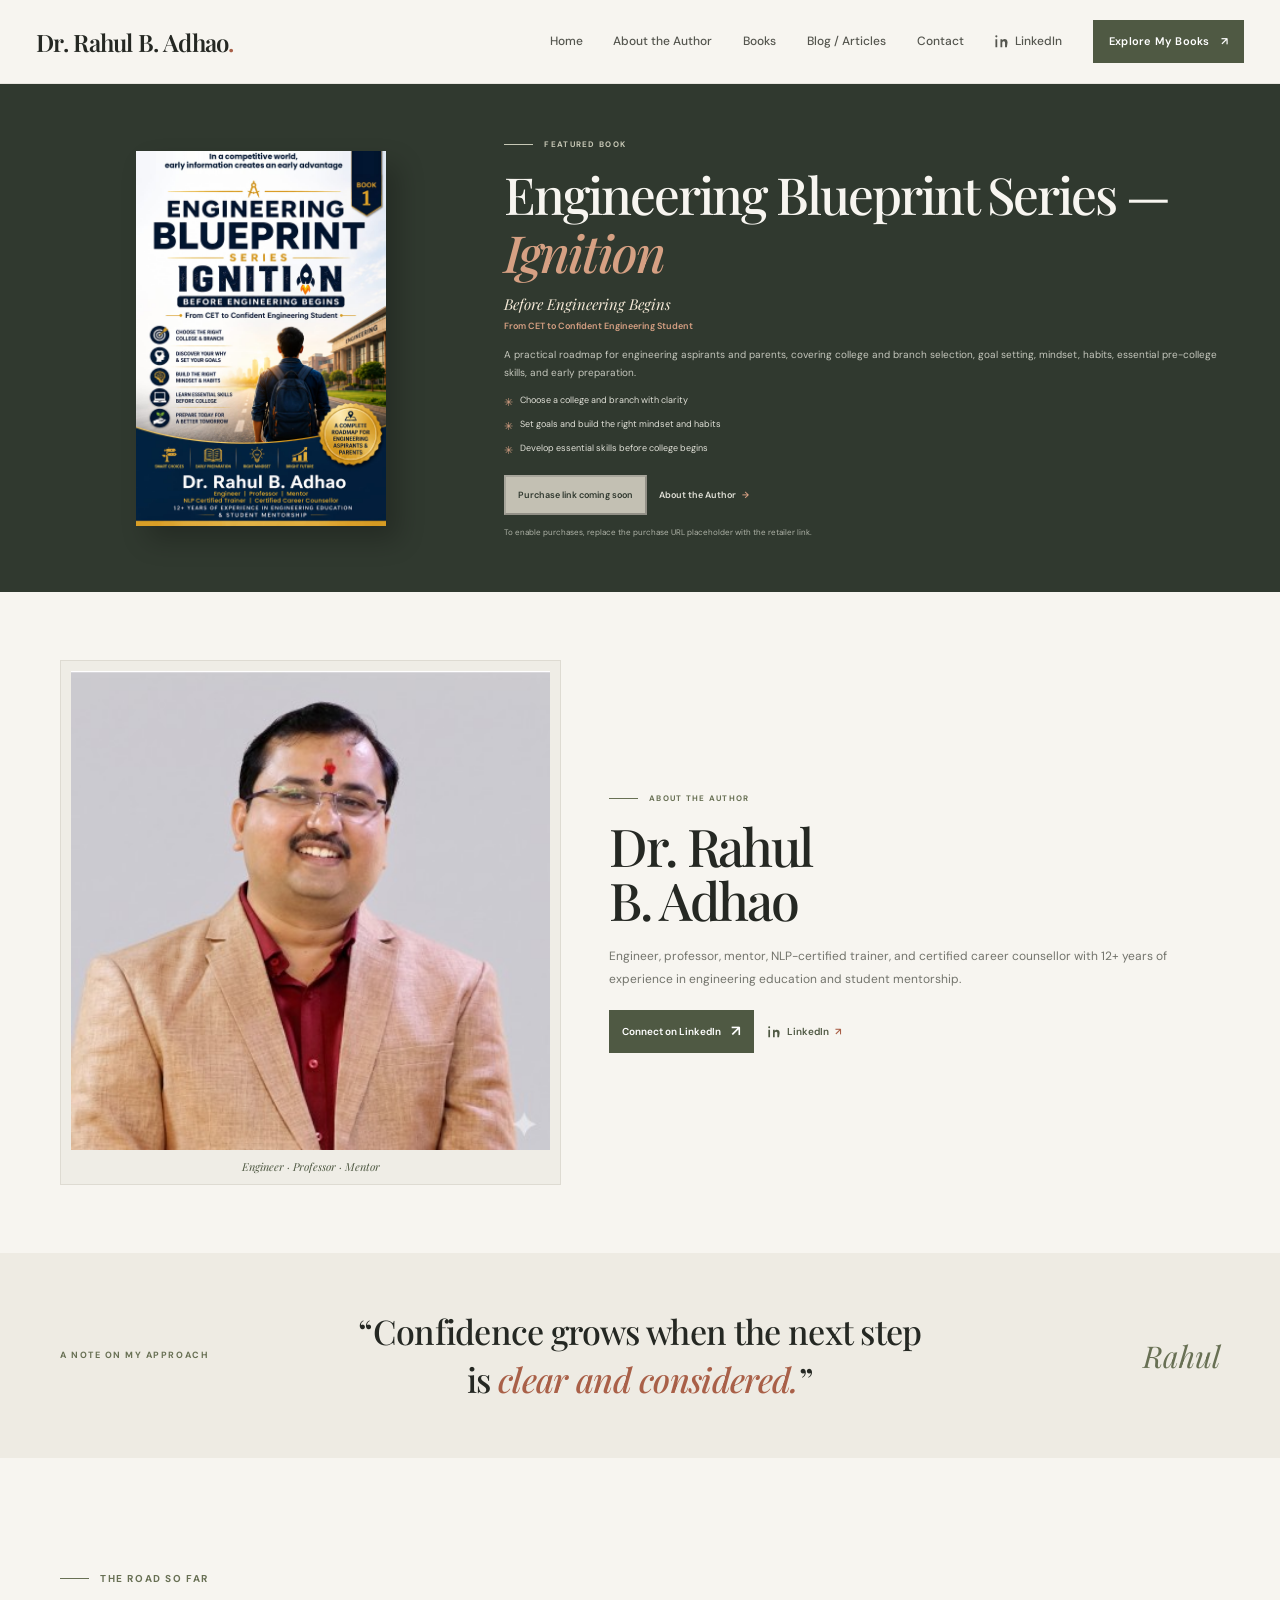
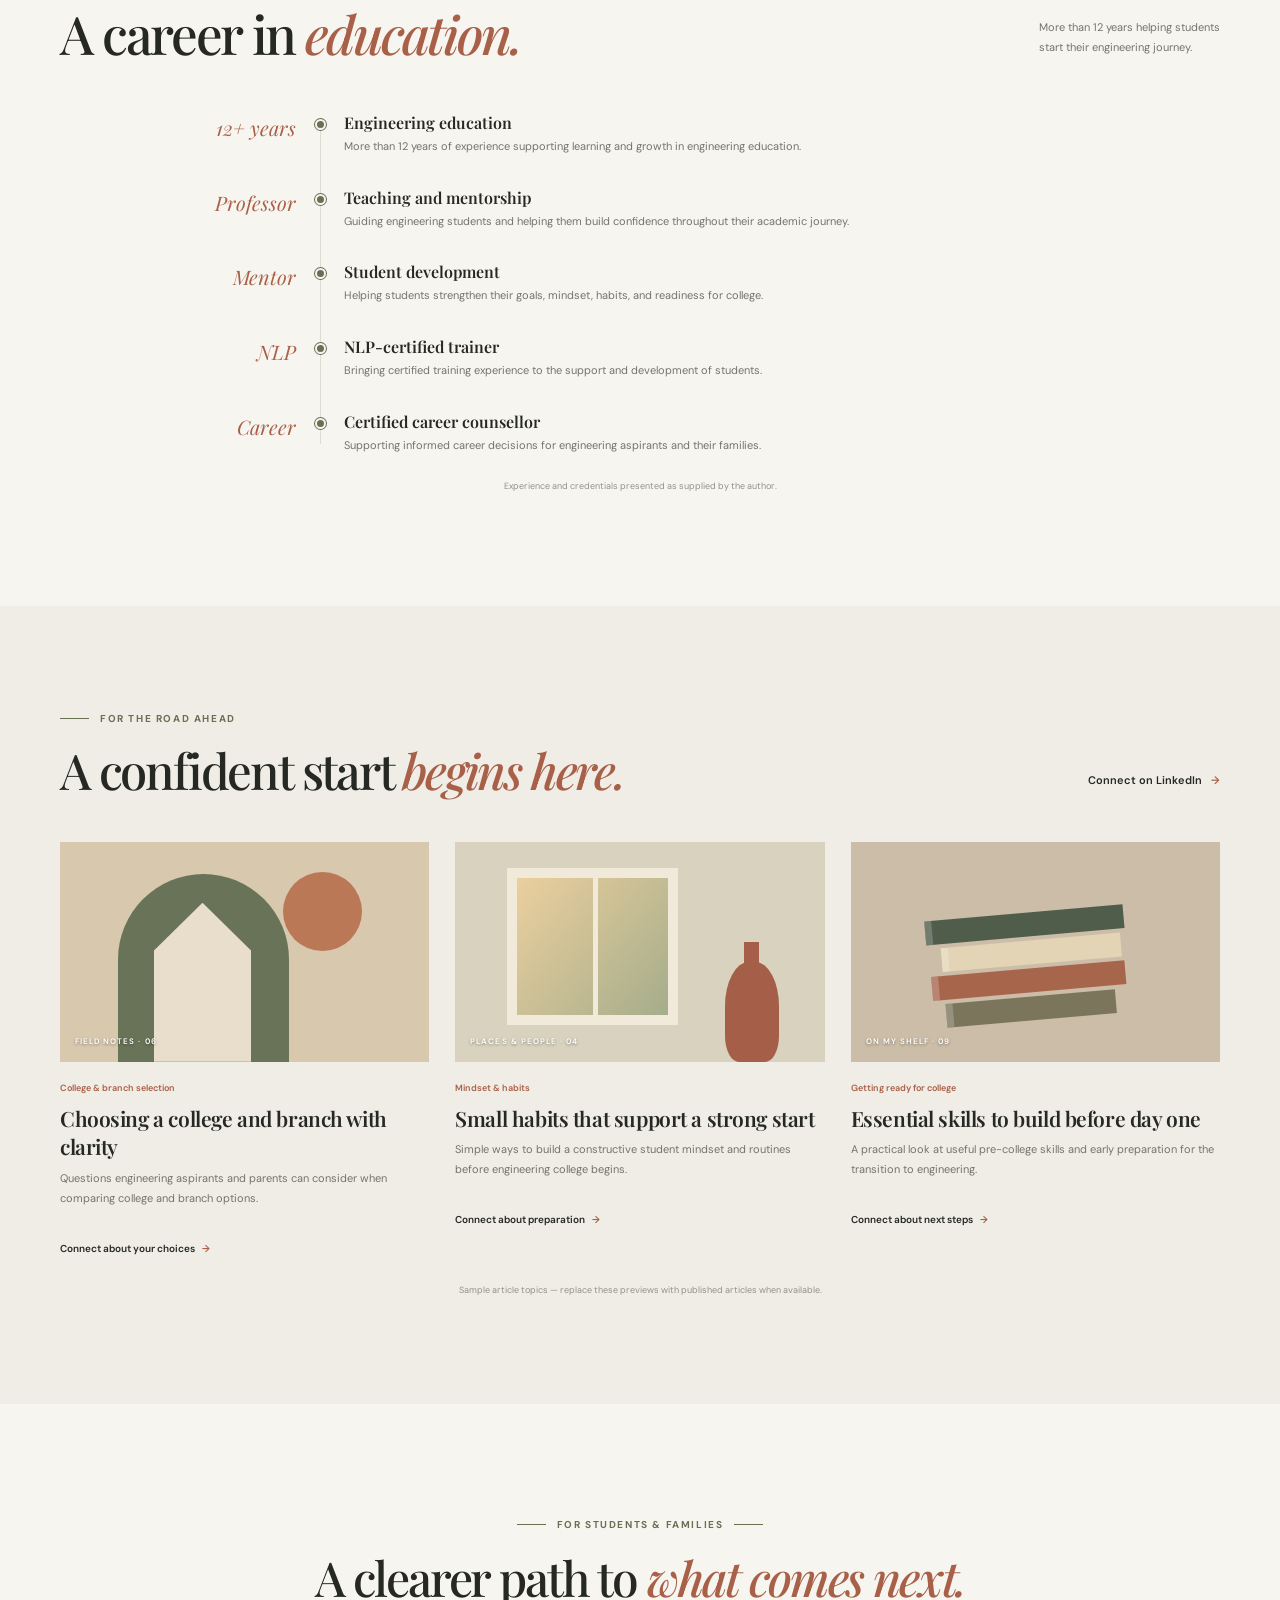
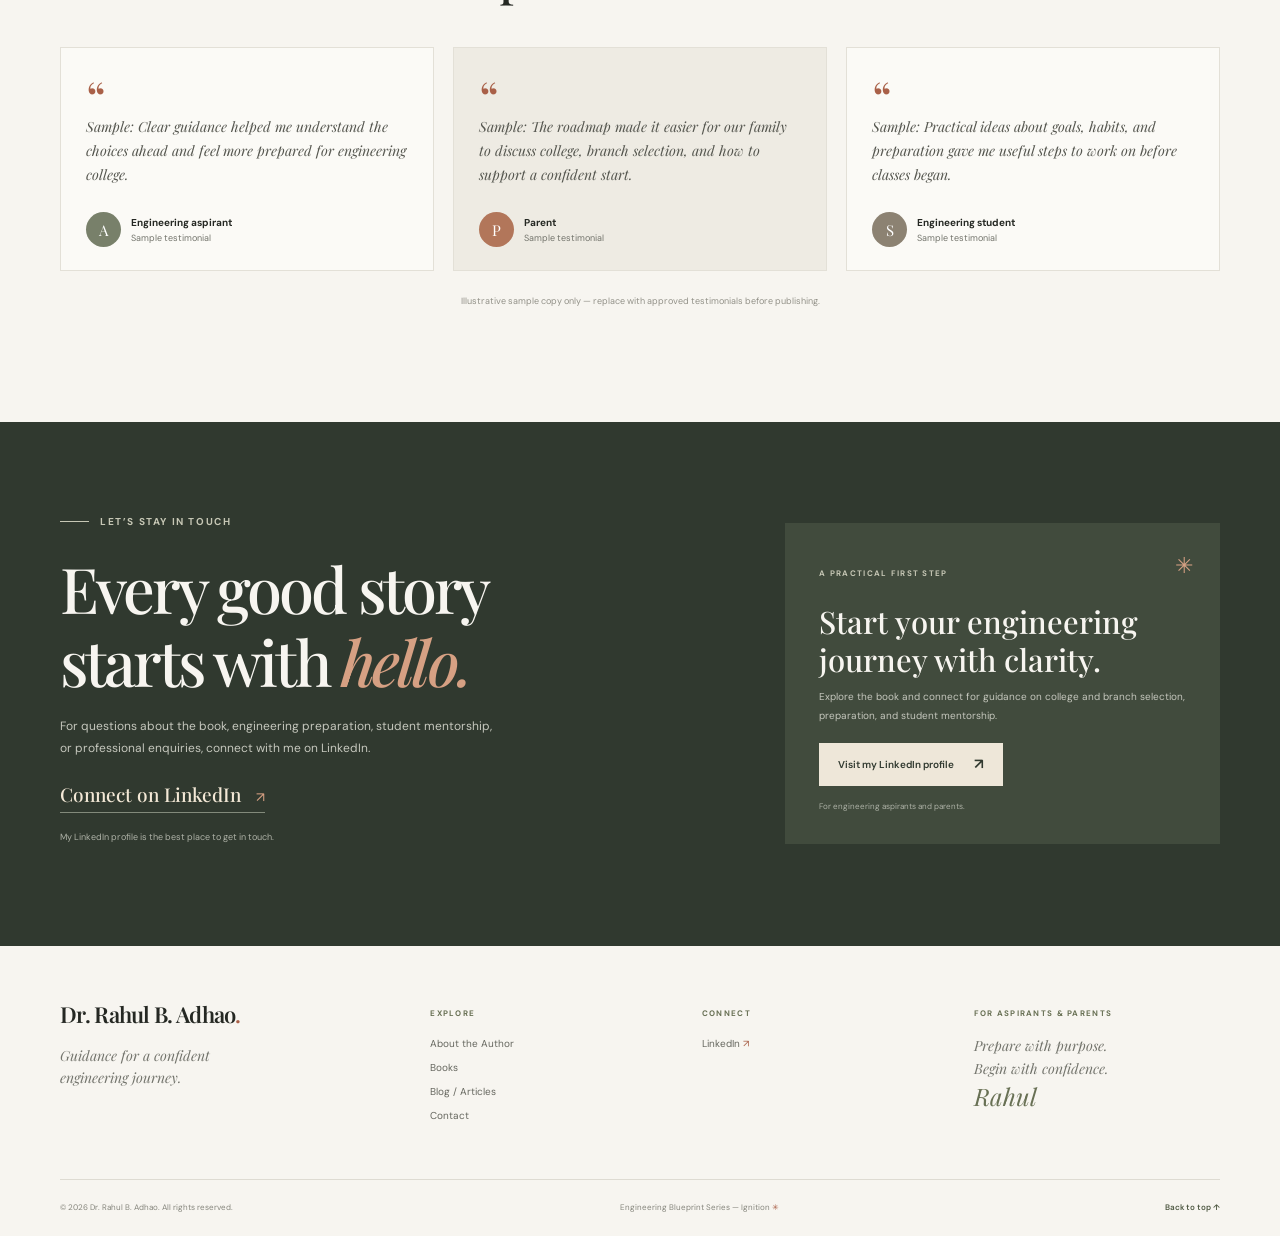
==== index.html @ 6e8bdf59 "Add Engineering Ignition author website" ====
<!doctype html>
<html lang="en">
  <head>
    <meta charset="utf-8">
    <meta name="viewport" content="width=device-width, initial-scale=1">
    <meta name="theme-color" content="#f7f5f0">
    <meta name="description" content="Meet Dr. Rahul B. Adhao: engineer, professor, mentor, NLP-certified trainer, and certified career counsellor with 12+ years of experience in engineering education and student mentorship.">
    <!-- Add a canonical link here after the production domain has been assigned. -->
    <meta property="og:title" content="Dr. Rahul B. Adhao — Engineer, Professor & Mentor">
    <meta property="og:description" content="Practical guidance for engineering aspirants and parents, including the Engineering Blueprint Series — Ignition: Before Engineering Begins.">
    <meta property="og:type" content="website">
    <meta property="og:locale" content="en_IN">
    <meta property="og:site_name" content="Dr. Rahul B. Adhao">
    <title>Dr. Rahul B. Adhao — Engineer, Professor &amp; Mentor</title>
    <link rel="icon" href="assets/favicon.svg" type="image/svg+xml">
    <link rel="preconnect" href="https://fonts.googleapis.com">
    <link rel="preconnect" href="https://fonts.gstatic.com" crossorigin>
    <link href="https://fonts.googleapis.com/css2?family=DM+Sans:wght@400;500;600;700&family=Playfair+Display:ital,wght@0,500;0,600;0,700;1,500;1,600&display=swap" rel="stylesheet">
    <link rel="stylesheet" href="styles.css">
    <script src="script.js" defer></script>
  </head>
  <body>
    <a class="skip-link" href="#main">Skip to content</a>
    <header class="site-header">
      <div class="nav-wrap">
        <a class="wordmark" href="#home" aria-label="Dr. Rahul B. Adhao home">Dr. Rahul B. Adhao<span class="wordmark-dot">.</span></a>
        <button class="menu-toggle" type="button" aria-expanded="false" aria-controls="site-navigation" aria-label="Open navigation">
          <span></span><span></span>
        </button>
        <nav class="site-nav" id="site-navigation" aria-label="Main navigation">
          <a href="#home">Home</a>
          <a href="#about">About the Author</a>
          <a href="#books">Books</a>
          <a href="#journal">Blog / Articles</a>
          <a href="#contact">Contact</a>
          <a class="linkedin-nav-link" href="https://www.linkedin.com/in/dr-rahul-adhao-8b231754/" target="_blank" rel="noopener noreferrer" aria-label="Connect with Dr. Rahul B. Adhao on LinkedIn (opens in a new tab)">
            <svg viewBox="0 0 24 24" aria-hidden="true"><path d="M5.2 8.3H2.3V21h2.9V8.3ZM3.75 2a1.7 1.7 0 1 0 0 3.4 1.7 1.7 0 0 0 0-3.4ZM21.7 13.7c0-3.8-2-5.6-4.7-5.6-2.2 0-3.2 1.2-3.8 2V8.3h-2.9V21h2.9v-6.3c0-1.7.3-3.3 2.4-3.3s2.1 1.9 2.1 3.4V21h2.9l1.1-7.3Z"/></svg>
            <span>LinkedIn</span>
          </a>
          <a class="nav-cta" href="#books">Explore My Books <span aria-hidden="true">↗</span></a>
        </nav>
      </div>
    </header>

    <main id="main">
      <section class="opening-book-section" id="home" aria-label="Featured book">
        <article class="opening-book section-shell" id="books" aria-labelledby="book-title">
          <div class="opening-book-cover">
            <img src="assets/images/engineering-blueprint-ignition.jpeg" alt="Engineering Blueprint Series — Ignition: Before Engineering Begins, by Dr. Rahul B. Adhao">
          </div>
          <div class="opening-book-copy">
            <p class="eyebrow eyebrow-light"><span class="eyebrow-line"></span> Featured book</p>
            <h1 id="book-title">Engineering Blueprint Series — <em>Ignition</em></h1>
            <p class="opening-book-subtitle">Before Engineering Begins</p>
            <p class="opening-book-tagline">From CET to Confident Engineering Student</p>
            <p class="opening-book-description">A practical roadmap for engineering aspirants and parents, covering college and branch selection, goal setting, mindset, habits, essential pre-college skills, and early preparation.</p>
            <ul class="book-highlights">
              <li><span aria-hidden="true">✳</span> Choose a college and branch with clarity</li>
              <li><span aria-hidden="true">✳</span> Set goals and build the right mindset and habits</li>
              <li><span aria-hidden="true">✳</span> Develop essential skills before college begins</li>
            </ul>
            <div class="opening-book-actions">
              <button class="button button-light purchase-button" type="button" disabled data-purchase-url="REPLACE_WITH_BOOK_PURCHASE_URL" aria-describedby="book-purchase-status">Purchase link coming soon</button>
              <a class="opening-book-about-link" href="#about">About the Author <span aria-hidden="true">→</span></a>
            </div>
            <span class="book-disclaimer" id="book-purchase-status">To enable purchases, replace the purchase URL placeholder with the retailer link.</span>
          </div>
        </article>
      </section>

      <section class="opening-author-section" id="about" aria-labelledby="author-title">
        <article class="opening-author section-shell">
          <figure class="opening-portrait">
            <img src="assets/images/author_rahul.jpg" alt="Portrait of Dr. Rahul B. Adhao">
            <figcaption>Engineer · Professor · Mentor</figcaption>
          </figure>
          <div class="opening-author-copy">
            <p class="eyebrow"><span class="eyebrow-line"></span> About the Author</p>
            <h2 id="author-title">Dr. Rahul<br>B. Adhao</h2>
            <p class="author-introduction" id="author-introduction">Engineer, professor, mentor, NLP-certified trainer, and certified career counsellor with 12+ years of experience in engineering education and student mentorship.</p>
            <div class="opening-author-actions">
              <a class="button button-dark" href="https://www.linkedin.com/in/dr-rahul-adhao-8b231754/" target="_blank" rel="noopener noreferrer">Connect on LinkedIn <span aria-hidden="true">↗</span></a>
              <a class="linkedin-bio" href="https://www.linkedin.com/in/dr-rahul-adhao-8b231754/" target="_blank" rel="noopener noreferrer" aria-label="Connect with Dr. Rahul B. Adhao on LinkedIn (opens in a new tab)">
                <svg viewBox="0 0 24 24" aria-hidden="true"><path d="M5.2 8.3H2.3V21h2.9V8.3ZM3.75 2a1.7 1.7 0 1 0 0 3.4 1.7 1.7 0 0 0 0-3.4ZM21.7 13.7c0-3.8-2-5.6-4.7-5.6-2.2 0-3.2 1.2-3.8 2V8.3h-2.9V21h2.9v-6.3c0-1.7.3-3.3 2.4-3.3s2.1 1.9 2.1 3.4V21h2.9l1.1-7.3Z"/></svg>
                LinkedIn <span aria-hidden="true">↗</span>
              </a>
            </div>
          </div>
        </article>
      </section>

      <section class="intro-band" aria-label="Author's approach">
        <div class="section-shell intro-band-inner">
          <span class="band-label">A NOTE ON MY APPROACH</span>
          <p>“Confidence grows when the next step<br>is <em>clear and considered.</em>”</p>
          <span class="band-signature">Rahul</span>
        </div>
      </section>

      <section class="journey section-shell section-pad" aria-labelledby="journey-title">
        <div class="journey-heading">
          <div>
            <p class="eyebrow"><span class="eyebrow-line"></span> The road so far</p>
            <h2 id="journey-title">A career in <em>education.</em></h2>
          </div>
            <p>More than 12 years helping students<br>start their engineering journey.</p>
        </div>
        <div class="timeline">
            <article class="timeline-item"><span class="timeline-year">12+ years</span><span class="timeline-dot"></span><div><h3>Engineering education</h3><p>More than 12 years of experience supporting learning and growth in engineering education.</p></div></article>
            <article class="timeline-item"><span class="timeline-year">Professor</span><span class="timeline-dot"></span><div><h3>Teaching and mentorship</h3><p>Guiding engineering students and helping them build confidence throughout their academic journey.</p></div></article>
            <article class="timeline-item"><span class="timeline-year">Mentor</span><span class="timeline-dot"></span><div><h3>Student development</h3><p>Helping students strengthen their goals, mindset, habits, and readiness for college.</p></div></article>
            <article class="timeline-item"><span class="timeline-year">NLP</span><span class="timeline-dot"></span><div><h3>NLP-certified trainer</h3><p>Bringing certified training experience to the support and development of students.</p></div></article>
            <article class="timeline-item"><span class="timeline-year">Career</span><span class="timeline-dot"></span><div><h3>Certified career counsellor</h3><p>Supporting informed career decisions for engineering aspirants and their families.</p></div></article>
        </div>
        <p class="timeline-note">Experience and credentials presented as supplied by the author.</p>
      </section>

      <section class="journal-section" id="journal" aria-labelledby="journal-title">
        <div class="section-shell journal-inner">
          <div class="section-heading-row">
            <div><p class="eyebrow"><span class="eyebrow-line"></span> For the road ahead</p><h2 id="journal-title">A confident start <em>begins here.</em></h2></div>
            <a class="underlined-link journal-all" href="https://www.linkedin.com/in/dr-rahul-adhao-8b231754/" target="_blank" rel="noopener noreferrer">Connect on LinkedIn <span aria-hidden="true">→</span></a>
          </div>
          <div class="article-grid">
            <article class="article-card">
              <a class="article-image article-image-one" href="https://www.linkedin.com/in/dr-rahul-adhao-8b231754/" target="_blank" rel="noopener noreferrer" aria-label="Connect with Dr. Rahul B. Adhao about choosing an engineering college and branch">
                <span class="article-art-sun"></span><span class="article-art-arch"></span><span class="article-image-label">FIELD NOTES · 06</span>
              </a>
              <div class="article-meta"><span>College &amp; branch selection</span></div>
              <h3><a href="https://www.linkedin.com/in/dr-rahul-adhao-8b231754/" target="_blank" rel="noopener noreferrer">Choosing a college and branch with clarity</a></h3>
              <p>Questions engineering aspirants and parents can consider when comparing college and branch options.</p>
              <a class="article-read" href="https://www.linkedin.com/in/dr-rahul-adhao-8b231754/" target="_blank" rel="noopener noreferrer">Connect about your choices <span aria-hidden="true">→</span></a>
            </article>
            <article class="article-card">
              <a class="article-image article-image-two" href="https://www.linkedin.com/in/dr-rahul-adhao-8b231754/" target="_blank" rel="noopener noreferrer" aria-label="Connect with Dr. Rahul B. Adhao about building student habits and mindset">
                <span class="article-art-window"></span><span class="article-art-vase"></span><span class="article-image-label">PLACES &amp; PEOPLE · 04</span>
              </a>
              <div class="article-meta"><span>Mindset &amp; habits</span></div>
              <h3><a href="https://www.linkedin.com/in/dr-rahul-adhao-8b231754/" target="_blank" rel="noopener noreferrer">Small habits that support a strong start</a></h3>
              <p>Simple ways to build a constructive student mindset and routines before engineering college begins.</p>
              <a class="article-read" href="https://www.linkedin.com/in/dr-rahul-adhao-8b231754/" target="_blank" rel="noopener noreferrer">Connect about preparation <span aria-hidden="true">→</span></a>
            </article>
            <article class="article-card">
              <a class="article-image article-image-three" href="https://www.linkedin.com/in/dr-rahul-adhao-8b231754/" target="_blank" rel="noopener noreferrer" aria-label="Connect with Dr. Rahul B. Adhao about pre-college skills">
                <span class="article-book-stack"><i></i><i></i><i></i><i></i></span><span class="article-image-label">ON MY SHELF · 09</span>
              </a>
              <div class="article-meta"><span>Getting ready for college</span></div>
              <h3><a href="https://www.linkedin.com/in/dr-rahul-adhao-8b231754/" target="_blank" rel="noopener noreferrer">Essential skills to build before day one</a></h3>
              <p>A practical look at useful pre-college skills and early preparation for the transition to engineering.</p>
              <a class="article-read" href="https://www.linkedin.com/in/dr-rahul-adhao-8b231754/" target="_blank" rel="noopener noreferrer">Connect about next steps <span aria-hidden="true">→</span></a>
            </article>
          </div>
          <p class="articles-note">Sample article topics — replace these previews with published articles when available.</p>
        </div>
      </section>

      <section class="readers section-shell section-pad" aria-labelledby="readers-title">
        <p class="eyebrow eyebrow-centered"><span class="eyebrow-line"></span> For students &amp; families <span class="eyebrow-line"></span></p>
        <h2 id="readers-title">A clearer path to <em>what comes next.</em></h2>
        <div class="testimonial-grid">
          <figure class="testimonial-card"><span class="quote-mark">“</span><blockquote>Sample: Clear guidance helped me understand the choices ahead and feel more prepared for engineering college.</blockquote><figcaption><span class="reader-avatar avatar-one">A</span><span><b>Engineering aspirant</b><small>Sample testimonial</small></span></figcaption></figure>
          <figure class="testimonial-card testimonial-featured"><span class="quote-mark">“</span><blockquote>Sample: The roadmap made it easier for our family to discuss college, branch selection, and how to support a confident start.</blockquote><figcaption><span class="reader-avatar avatar-two">P</span><span><b>Parent</b><small>Sample testimonial</small></span></figcaption></figure>
          <figure class="testimonial-card"><span class="quote-mark">“</span><blockquote>Sample: Practical ideas about goals, habits, and preparation gave me useful steps to work on before classes began.</blockquote><figcaption><span class="reader-avatar avatar-three">S</span><span><b>Engineering student</b><small>Sample testimonial</small></span></figcaption></figure>
        </div>
        <p class="testimonial-note">Illustrative sample copy only — replace with approved testimonials before publishing.</p>
      </section>

      <section class="contact-section" id="contact" aria-labelledby="contact-title">
        <div class="section-shell contact-inner">
          <div class="contact-copy">
            <p class="eyebrow eyebrow-light"><span class="eyebrow-line"></span> Let’s stay in touch</p>
            <h2 id="contact-title">Every good story<br>starts with <em>hello.</em></h2>
            <p>For questions about the book, engineering preparation, student mentorship, or professional enquiries, connect with me on LinkedIn.</p>
            <a class="contact-email" href="https://www.linkedin.com/in/dr-rahul-adhao-8b231754/" target="_blank" rel="noopener noreferrer">Connect on LinkedIn <span aria-hidden="true">↗</span></a>
            <p class="contact-response">My LinkedIn profile is the best place to get in touch.</p>
          </div>
          <div class="contact-card">
            <span class="contact-card-mark">✳</span>
            <span class="contact-card-label">A PRACTICAL FIRST STEP</span>
            <h3>Start your engineering<br>journey with clarity.</h3>
            <p>Explore the book and connect for guidance on college and branch selection, preparation, and student mentorship.</p>
            <a class="button button-light" href="https://www.linkedin.com/in/dr-rahul-adhao-8b231754/" target="_blank" rel="noopener noreferrer">Visit my LinkedIn profile <span aria-hidden="true">↗</span></a>
            <span class="contact-card-foot">For engineering aspirants and parents.</span>
          </div>
        </div>
      </section>
    </main>

    <footer class="site-footer">
      <div class="section-shell footer-main">
        <div class="footer-brand"><a class="wordmark" href="#home">Dr. Rahul B. Adhao<span class="wordmark-dot">.</span></a><p>Guidance for a confident<br>engineering journey.</p></div>
        <div class="footer-links"><span class="footer-heading">EXPLORE</span><a href="#about">About the Author</a><a href="#books">Books</a><a href="#journal">Blog / Articles</a><a href="#contact">Contact</a></div>
        <div class="footer-links"><span class="footer-heading">CONNECT</span><a href="https://www.linkedin.com/in/dr-rahul-adhao-8b231754/" target="_blank" rel="noopener noreferrer" aria-label="Dr. Rahul B. Adhao on LinkedIn (opens in a new tab)">LinkedIn <span aria-hidden="true">↗</span></a></div>
        <div class="footer-note"><span class="footer-heading">FOR ASPIRANTS &amp; PARENTS</span><p>Prepare with purpose.<br>Begin with confidence.</p><span class="signature footer-signature">Rahul</span></div>
      </div>
      <div class="section-shell footer-bottom"><span>© <span id="copyright-year">2025</span> Dr. Rahul B. Adhao. All rights reserved.</span><span>Engineering Blueprint Series — Ignition <i aria-hidden="true">✳</i></span><a href="#home">Back to top ↑</a></div>
    </footer>
  </body>
</html>
---- styles.css ----
:root {
  color-scheme: light;
  --paper: #f7f5f0;
  --paper-deep: #eeebe3;
  --ink: #252823;
  --muted: #73746c;
  --olive: #687054;
  --olive-dark: #4f5943;
  --rust: #a96048;
  --line: #dedbd2;
  --serif: "Playfair Display", Georgia, serif;
  --sans: "DM Sans", Arial, sans-serif;
  --shell: 1160px;
}

* { box-sizing: border-box; }
html { scroll-behavior: smooth; scroll-padding-top: 88px; }
body { margin: 0; background: var(--paper); color: var(--ink); font-family: var(--sans); font-size: 15px; line-height: 1.7; -webkit-font-smoothing: antialiased; }
a { color: inherit; text-decoration: none; }
button, a { -webkit-tap-highlight-color: transparent; }
button { font: inherit; }
.section-shell { width: min(var(--shell), calc(100% - 96px)); margin-inline: auto; }
.skip-link { position: fixed; z-index: 20; top: 10px; left: 10px; padding: 10px 16px; background: var(--ink); color: white; transform: translateY(-150%); }
.skip-link:focus { transform: translateY(0); }

.site-header { position: sticky; z-index: 10; top: 0; background: rgba(247, 245, 240, .95); border-bottom: 1px solid rgba(37, 40, 35, .08); backdrop-filter: blur(14px); }
.nav-wrap { width: min(1280px, calc(100% - 72px)); height: 83px; margin: auto; display: flex; align-items: center; justify-content: space-between; }
.wordmark { font: 600 24px/1 var(--serif); letter-spacing: -.7px; white-space: nowrap; }
.wordmark-dot { color: var(--rust); }
.site-nav { display: flex; align-items: center; gap: clamp(18px, 2.4vw, 34px); }
.site-nav > a:not(.nav-cta) { color: #55564f; font-size: 12px; font-weight: 500; transition: color .2s ease; }
.site-nav > a:not(.nav-cta):hover, .footer-links a:hover { color: var(--rust); }
.nav-cta { padding: 12px 16px; color: white; background: var(--olive-dark); font-size: 11px; font-weight: 600; letter-spacing: .02em; transition: background .2s, transform .2s; }
.nav-cta:hover, .button-dark:hover { background: #384331; transform: translateY(-2px); }
.nav-cta span { padding-left: 8px; }
.linkedin-nav-link { display: inline-flex; align-items: center; gap: 6px; color: #55564f; font-size: 11px; font-weight: 600; transition: color .2s ease; }
.linkedin-nav-link:hover, .linkedin-bio:hover { color: var(--rust); }
.linkedin-nav-link svg, .linkedin-bio svg { width: 15px; height: 15px; flex: 0 0 auto; fill: currentColor; }
.menu-toggle { display: none; }

.opening-book-section { background: #30392f; color: #f7f5f0; }
.opening-author-section { background: var(--paper); }
.opening-author, .opening-book { min-width: 0; }
.opening-author { display: grid; grid-template-columns: minmax(0, .82fr) minmax(0, 1fr); align-items: center; gap: 48px; padding-top: 68px; padding-bottom: 68px; }
.opening-portrait { min-width: 0; margin: 0; padding: 10px; border: 1px solid var(--line); background: #efede6; }
.opening-portrait img { display: block; width: 100%; height: auto; aspect-ratio: 1; object-fit: contain; object-position: center; background: #e6e0d3; }
.opening-portrait figcaption { padding-top: 9px; color: var(--olive-dark); font: italic 11px var(--serif); text-align: center; }
.opening-author-copy { min-width: 0; }
.opening-author-copy .eyebrow, .opening-book-copy .eyebrow { margin-bottom: 13px; font-size: 8px; }
.opening-author-copy h2 { margin-bottom: 17px; font-size: clamp(38px, 4.2vw, 52px); line-height: 1.05; }
.author-introduction { margin-bottom: 20px; color: var(--muted); font-size: 12px; line-height: 1.9; }
.opening-author-actions, .opening-book-actions { display: flex; align-items: center; flex-wrap: wrap; gap: 13px; }
.opening-author-actions .button { min-height: 43px; padding: 0 13px; gap: 10px; font-size: 10px; }
.linkedin-bio { display: inline-flex; align-items: center; gap: 6px; color: var(--olive-dark); font-size: 10px; font-weight: 600; }
.linkedin-bio svg { width: 14px; height: 14px; flex: 0 0 auto; fill: currentColor; }
.linkedin-bio span { color: var(--rust); }
.linkedin-bio:hover { color: var(--rust); }
.opening-book { display: grid; grid-template-columns: minmax(0, .72fr) minmax(0, 1.28fr); align-items: center; gap: 42px; padding-top: 54px; padding-bottom: 54px; }
.opening-book-cover { min-width: 0; display: flex; justify-content: center; align-items: center; }
.opening-book-cover img { display: block; width: 100%; max-width: 250px; height: auto; max-height: 460px; object-fit: contain; box-shadow: 12px 14px 25px rgba(0,0,0,.24); }
.opening-book-copy { min-width: 0; }
.opening-book-copy h1 { margin-bottom: 11px; font: 500 clamp(33px, 4vw, 52px)/1.15 var(--serif); letter-spacing: -.04em; }
.opening-book-copy h1 em { color: #d6a083; }
.opening-book-subtitle { margin-bottom: 3px; color: #f3e8d6; font: italic 15px/1.5 var(--serif); }
.opening-book-tagline { margin-bottom: 12px; color: #d6a083; font-size: 9px; font-weight: 600; }
.opening-book-description { margin-bottom: 12px; color: #c5c7bd; font-size: 10px; line-height: 1.75; }
.opening-book .book-highlights { gap: 5px; margin: 0 0 16px; color: #e1e1d8; font-size: 9px; }
.opening-book .book-highlights li { align-items: flex-start; gap: 7px; }
.opening-book .book-highlights li span { color: #d6a083; font-size: 11px; }
.opening-book-actions { gap: 12px; }
.opening-book-actions .button { min-height: 40px; padding: 0 12px; font-size: 9px; }
.opening-book-about-link { color: #e1e1d8; font-size: 9px; font-weight: 600; }
.opening-book-about-link span { padding-left: 4px; color: #d6a083; }
.opening-book .book-disclaimer { display: block; margin-top: 11px; color: #aeb2a7; font-size: 8px; line-height: 1.5; }
.eyebrow { display: flex; align-items: center; gap: 11px; margin: 0 0 22px; color: var(--olive); font-size: 10px; font-weight: 700; letter-spacing: .16em; text-transform: uppercase; }
.eyebrow-line { display: inline-block; width: 29px; height: 1px; background: currentColor; }
h1, h2, h3, p { margin-top: 0; }
h1, h2 { font-family: var(--serif); font-weight: 500; letter-spacing: -.045em; }
h1 em, h2 em { color: var(--rust); font-weight: 500; }
.button { display: inline-flex; align-items: center; justify-content: center; gap: 20px; min-height: 48px; padding: 0 19px; font-size: 11px; font-weight: 600; transition: background .2s ease, transform .2s ease; }
.button-dark { background: var(--olive-dark); color: white; }
.button-dark span, .button-light span { font-size: 15px; }
.underlined-link { position: relative; color: var(--ink); font-size: 11px; font-weight: 600; }
.underlined-link span { margin-left: 6px; color: var(--rust); transition: margin .2s; }
.underlined-link:hover span { margin-left: 11px; }

.intro-band { background: var(--paper-deep); }
.intro-band-inner { min-height: 205px; display: grid; grid-template-columns: 1fr 2fr 1fr; align-items: center; }
.band-label { color: var(--olive); font-size: 9px; font-weight: 700; letter-spacing: .17em; }
.intro-band p { margin: 0; text-align: center; font: 500 clamp(23px, 3vw, 34px)/1.4 var(--serif); letter-spacing: -.02em; }
.intro-band p em { color: var(--rust); }
.band-signature { justify-self: end; color: var(--olive); font: italic 30px var(--serif); }

.section-pad { padding-top: 112px; padding-bottom: 112px; }
.journey h2, .section-heading-row h2, .readers h2 { margin-bottom: 24px; font-size: clamp(39px, 4.2vw, 53px); line-height: 1.18; }
.signature { margin: 14px 0 14px; color: var(--olive); font: italic 30px var(--serif); }
.eyebrow-light { color: #c6c7b5; }
.book-highlights { display: grid; gap: 8px; margin: 23px 0 28px; padding: 0; list-style: none; color: #e1e1d8; font-size: 11px; }
.book-highlights li { display: flex; align-items: baseline; gap: 10px; }
.book-highlights li span { color: #d6a083; font-size: 13px; }
.button-light { background: #eee7d9; color: #30392f; }
.button-light:hover { background: white; transform: translateY(-2px); }
.purchase-button:disabled { cursor: not-allowed; opacity: .78; }
.book-disclaimer { display: block; margin: 15px 0 0; color: #aeb2a7; font-size: 9px; }

.journey-heading { display: flex; align-items: end; justify-content: space-between; margin-bottom: 47px; }
.journey-heading .eyebrow { margin-bottom: 15px; }
.journey-heading h2 { margin-bottom: 0; }
.journey-heading > p { margin: 0 0 7px; color: var(--muted); font-size: 11px; line-height: 1.8; }
.timeline { position: relative; max-width: 850px; margin: 0 auto; }
.timeline::before { position: absolute; top: 7px; bottom: 12px; left: 105px; width: 1px; background: var(--line); content: ""; }
.timeline-item { position: relative; display: grid; grid-template-columns: 81px 1fr; gap: 48px; padding-bottom: 30px; }
.timeline-item:last-child { padding-bottom: 0; }
.timeline-year { padding-top: 2px; color: var(--rust); font: italic 20px var(--serif); text-align: right; }
.timeline-dot { position: absolute; top: 7px; left: 100px; width: 11px; height: 11px; border: 2px solid var(--paper); border-radius: 50%; background: var(--olive); box-shadow: 0 0 0 1px var(--olive); }
.timeline-item h3 { margin: 0 0 4px; font: 600 16px var(--serif); }
.timeline-item p { max-width: 570px; margin: 0; color: var(--muted); font-size: 11px; line-height: 1.8; }
.timeline-note, .articles-note, .testimonial-note { margin: 23px 0 0; color: #929188; font-size: 9px; text-align: center; }

.journal-section { background: #efede6; }
.journal-inner { padding-top: 104px; padding-bottom: 105px; }
.section-heading-row { display: flex; justify-content: space-between; align-items: end; margin-bottom: 43px; }
.section-heading-row .eyebrow { margin-bottom: 14px; }
.section-heading-row h2 { margin-bottom: 0; font-size: clamp(37px, 4vw, 49px); }
.journal-all { margin-bottom: 9px; }
.article-grid { display: grid; grid-template-columns: repeat(3, 1fr); gap: 26px; }
.article-image { position: relative; display: block; height: 220px; overflow: hidden; transition: filter .25s; }
.article-image:hover { filter: saturate(1.15); }
.article-image-one { background: #d7c8ae; }
.article-image-one::before { position: absolute; content: ""; left: 58px; bottom: -38px; width: 171px; height: 226px; border-radius: 90px 90px 0 0; background: #687357; }
.article-art-sun { position: absolute; top: 30px; right: 67px; width: 79px; height: 79px; border-radius: 50%; background: #ba7856; }
.article-art-arch { position: absolute; z-index: 1; left: 94px; bottom: 0; width: 97px; height: 159px; background: #e8decb; clip-path: polygon(50% 0, 100% 30%, 100% 100%, 0 100%, 0 30%); }
.article-image-two { background: #d8d2bf; }
.article-art-window { position: absolute; top: 26px; left: 52px; width: 171px; height: 157px; border: 10px solid #f1eadb; background: linear-gradient(130deg, #ebcf9e, #a5ad8b); }
.article-art-window::after { position: absolute; content: ""; top: 0; left: 50%; width: 5px; height: 100%; background: #f1eadb; }
.article-art-vase { position: absolute; right: 46px; bottom: 0; width: 54px; height: 100px; border-radius: 44% 44% 26% 26%; background: #a55f48; }
.article-art-vase::before { position: absolute; content: ""; top: -20px; left: 19px; width: 15px; height: 26px; background: #a55f48; }
.article-image-three { background: #cbbda7; }
.article-book-stack { position: absolute; left: 50%; bottom: 42px; display: flex; flex-direction: column-reverse; gap: 4px; transform: translateX(-50%) rotate(-5deg); }
.article-book-stack i { display: block; width: 170px; height: 24px; background: #7b765b; box-shadow: inset 7px 0 rgba(255,255,255,.2); }
.article-book-stack i:nth-child(2) { width: 194px; margin-left: -12px; background: #a7654c; }.article-book-stack i:nth-child(3) { width: 180px; background: #e3d4b5; }.article-book-stack i:nth-child(4) { width: 199px; margin-left: -14px; background: #505d4b; }
.article-image-label { position: absolute; z-index: 2; left: 15px; bottom: 13px; color: white; font-size: 8px; font-weight: 600; letter-spacing: .13em; text-shadow: 0 1px 3px rgba(0,0,0,.4); }
.article-meta { display: flex; gap: 8px; margin: 19px 0 8px; color: var(--muted); font-size: 9px; }
.article-meta span:first-child { color: var(--rust); font-weight: 600; }
.article-card h3 { margin: 0 0 8px; font: 600 21px/1.35 var(--serif); letter-spacing: -.02em; }
.article-card h3 a:hover { color: var(--rust); }
.article-card > p { min-height: 54px; margin-bottom: 12px; color: var(--muted); font-size: 11px; line-height: 1.8; }
.article-read { color: var(--ink); font-size: 10px; font-weight: 600; }
.article-read span { margin-left: 5px; color: var(--rust); }

.readers { text-align: center; }
.eyebrow-centered { justify-content: center; margin-bottom: 16px; }
.readers h2 { margin-bottom: 42px; font-size: clamp(35px, 4vw, 48px); }
.testimonial-grid { display: grid; grid-template-columns: repeat(3, 1fr); gap: 19px; text-align: left; }
.testimonial-card { position: relative; min-height: 221px; margin: 0; padding: 28px 25px 23px; border: 1px solid #e3e0d7; background: #fbfaf6; }
.testimonial-featured { background: #eeebe3; }
.quote-mark { display: block; height: 32px; color: var(--rust); font: 48px/.9 var(--serif); }
.testimonial-card blockquote { min-height: 82px; margin: 7px 0 15px; color: #55564f; font: italic 14px/1.7 var(--serif); }
.testimonial-card figcaption { display: flex; align-items: center; gap: 10px; }
.reader-avatar { width: 35px; height: 35px; display: grid; place-items: center; border-radius: 50%; color: white; font: 15px var(--serif); }
.avatar-one { background: #78806a; }.avatar-two { background: #b2765a; }.avatar-three { background: #8c8272; }
.testimonial-card figcaption b, .testimonial-card figcaption small { display: block; }
.testimonial-card figcaption b { font-size: 10px; }.testimonial-card figcaption small { color: var(--muted); font-size: 9px; }

.contact-section { background: #30392f; color: #f7f5f0; }
.contact-inner { display: grid; grid-template-columns: 1fr .73fr; gap: 130px; align-items: center; padding-top: 91px; padding-bottom: 91px; }
.contact-copy h2 { margin: 0 0 17px; font-size: clamp(46px, 5vw, 63px); line-height: 1.16; }
.contact-copy h2 em { color: #d6a083; }
.contact-copy > p:not(.eyebrow, .contact-response) { max-width: 440px; margin-bottom: 21px; color: #c5c7bd; font-size: 12px; line-height: 1.9; }
.contact-email { display: inline-block; padding-bottom: 5px; border-bottom: 1px solid #828a7b; color: #f3e8d6; font: 500 19px var(--serif); }
.contact-email span { margin-left: 10px; color: #d6a083; font: 14px var(--sans); }
.contact-response { margin-top: 17px; color: #aeb2a7; font-size: 9px; }
.contact-card { position: relative; padding: 36px 34px 30px; background: #414b3d; }
.contact-card-mark { position: absolute; top: 24px; right: 27px; color: #d6a083; font-size: 22px; }
.contact-card-label { color: #c6c7b5; font-size: 8px; font-weight: 700; letter-spacing: .16em; }
.contact-card h3 { margin: 18px 0 10px; font: 500 31px/1.22 var(--serif); }
.contact-card p { margin-bottom: 18px; color: #c5c7bd; font-size: 10px; line-height: 1.85; }
.contact-card .button { min-height: 43px; font-size: 10px; }
.contact-card-foot { display: block; margin-top: 14px; color: #aeb2a7; font-size: 8px; }

.site-footer { background: #f7f5f0; }
.footer-main { display: grid; grid-template-columns: 1.3fr .9fr .9fr 1fr; gap: 50px; padding-top: 57px; padding-bottom: 48px; }
.footer-brand .wordmark { font-size: 22px; }
.footer-brand p, .footer-note p { margin: 14px 0 0; color: var(--muted); font: italic 14px/1.6 var(--serif); }
.footer-heading { display: block; margin: 4px 0 15px; color: var(--olive); font-size: 8px; font-weight: 700; letter-spacing: .16em; }
.footer-links a { display: block; width: fit-content; margin-bottom: 7px; color: #66675f; font-size: 10px; transition: color .2s; }
.footer-links a span { color: var(--rust); }
.footer-note p { margin-top: 0; }
.footer-signature { margin: 8px 0 0; font-size: 24px; }
.footer-bottom { display: flex; justify-content: space-between; align-items: center; min-height: 57px; border-top: 1px solid var(--line); color: #85857c; font-size: 8px; }
.footer-bottom i { color: var(--rust); font-style: normal; }.footer-bottom a { color: var(--olive-dark); font-weight: 600; }

[id] { scroll-margin-top: 90px; }
@media (prefers-reduced-motion: no-preference) {
  .opening-author, .opening-book, .timeline-item, .article-card, .testimonial-card, .contact-card { animation: rise-in .7s both; }
  .opening-book { animation-delay: .1s; }
  @keyframes rise-in { from { opacity: .2; transform: translateY(14px); } to { opacity: 1; transform: translateY(0); } }
}

@media (max-width: 1000px) {
  .section-shell { width: min(var(--shell), calc(100% - 64px)); }
  .nav-wrap { width: calc(100% - 54px); }
  .site-nav { gap: 16px; }
  .site-nav > a:not(.nav-cta) { font-size: 10px; }
  .nav-cta { padding: 11px 12px; font-size: 10px; }
  .opening-author { grid-template-columns: minmax(0, .72fr) minmax(0, 1fr); gap: 32px; }
  .opening-book { grid-template-columns: minmax(0, 250px) minmax(0, 1fr); gap: 30px; }
  .contact-inner { gap: 70px; }
  .footer-main { gap: 30px; }
}

@media (max-width: 760px) {
  html { scroll-padding-top: 70px; }
  .section-shell { width: calc(100% - 42px); }
  .nav-wrap { width: calc(100% - 42px); height: 70px; }
  .wordmark { font-size: 22px; }
  .menu-toggle { width: 42px; height: 42px; display: grid; align-content: center; justify-items: center; gap: 6px; border: 1px solid var(--line); background: transparent; color: var(--ink); cursor: pointer; }
  .menu-toggle span { width: 17px; height: 1px; background: currentColor; transition: transform .2s; }
  .menu-toggle[aria-expanded="true"] span:first-child { transform: translateY(3.5px) rotate(45deg); }
  .menu-toggle[aria-expanded="true"] span:last-child { transform: translateY(-3.5px) rotate(-45deg); }
  .site-nav { position: absolute; top: 69px; left: 0; right: 0; display: none; flex-direction: column; align-items: stretch; gap: 0; padding: 9px 21px 20px; background: var(--paper); border-bottom: 1px solid var(--line); }
  .site-nav.is-open { display: flex; }
  .site-nav > a:not(.nav-cta) { padding: 12px 3px; border-bottom: 1px solid rgba(37,40,35,.08); font-size: 12px; }
  .site-nav > .linkedin-nav-link { justify-content: flex-start; }
  .nav-cta { margin-top: 13px; text-align: center; font-size: 11px; }
  [id] { scroll-margin-top: 74px; }
  .opening-author { grid-template-columns: minmax(0, .7fr) minmax(0, 1fr); gap: 20px; padding-top: 48px; padding-bottom: 48px; }
  .opening-author-copy h2 { font-size: clamp(34px, 9vw, 43px); }
  .opening-author-copy .eyebrow, .opening-book-copy .eyebrow { font-size: 7px; letter-spacing: .12em; }
  .author-introduction { font-size: 11px; }
  .opening-author-actions { align-items: flex-start; flex-direction: column; gap: 10px; }
  .opening-book { grid-template-columns: 1fr; gap: 24px; padding-top: 36px; padding-bottom: 38px; }
  .opening-book-cover img { max-width: min(72vw, 235px); max-height: none; }
  .opening-book-copy h1 { font-size: 36px; }
  .opening-book-description { font-size: 11px; }
  .opening-book .book-highlights { font-size: 10px; }
  .intro-band-inner { min-height: 180px; grid-template-columns: 1fr auto; gap: 12px; padding-top: 25px; padding-bottom: 25px; }
  .band-label { align-self: end; font-size: 8px; }
  .intro-band p { grid-column: 1 / -1; grid-row: 2; text-align: left; font-size: 26px; }
  .band-signature { grid-column: 2; grid-row: 1; font-size: 24px; }
  .section-pad { padding-top: 75px; padding-bottom: 75px; }
  .journey h2 { font-size: 45px; }
  .journey-heading { align-items: start; flex-direction: column; gap: 16px; margin-bottom: 36px; }
  .journey-heading > p { margin-left: 0; }
  .timeline { margin-left: 0; }
  .timeline::before { left: 77px; }
  .timeline-item { grid-template-columns: 57px 1fr; gap: 37px; padding-bottom: 27px; }
  .timeline-year { font-size: 17px; }
  .timeline-dot { left: 72px; }
  .timeline-item h3 { font-size: 15px; }
  .timeline-item p { font-size: 10px; }
  .journal-inner { padding-top: 73px; padding-bottom: 73px; }
  .section-heading-row { align-items: start; flex-direction: column; gap: 19px; margin-bottom: 29px; }
  .section-heading-row h2 { font-size: 39px; }
  .journal-all { margin-bottom: 0; }
  .article-grid { grid-template-columns: 1fr; gap: 33px; }
  .article-image { height: min(58vw, 300px); }
  .article-card > p { min-height: auto; }
  .article-card h3 { font-size: 22px; }
  .readers h2 { font-size: 39px; }
  .testimonial-grid { grid-template-columns: 1fr; gap: 13px; }
  .testimonial-card { min-height: 0; }
  .testimonial-card blockquote { min-height: 0; }
  .contact-inner { grid-template-columns: 1fr; gap: 35px; padding-top: 72px; padding-bottom: 72px; }
  .contact-copy h2 { font-size: 51px; }
  .contact-card { max-width: 460px; }
  .footer-main { grid-template-columns: 1fr 1fr; gap: 34px 20px; padding-top: 43px; padding-bottom: 38px; }
  .footer-brand { grid-column: 1 / -1; }
  .footer-bottom { flex-wrap: wrap; gap: 9px 18px; justify-content: space-between; padding-top: 15px; padding-bottom: 15px; }
  .footer-bottom span:nth-child(2) { order: 3; width: 100%; }
}

@media (max-width: 390px) {
  .section-shell, .nav-wrap { width: calc(100% - 34px); }
  .opening-author { grid-template-columns: minmax(0, .68fr) minmax(0, 1fr); gap: 11px; padding-top: 38px; padding-bottom: 38px; }
  .opening-author-copy h2 { font-size: 34px; }
  .opening-portrait { padding: 7px; }
  .opening-author-actions .button { min-height: 39px; padding: 0 10px; font-size: 9px; }
  .opening-book { padding-top: 30px; padding-bottom: 32px; }
  .opening-book-copy h1 { font-size: 32px; }
  .opening-book-actions { align-items: flex-start; flex-direction: column; }
  .contact-card { padding: 30px 24px 25px; }
}

@media (prefers-reduced-motion: reduce) {
  *, *::before, *::after { scroll-behavior: auto !important; animation-duration: .01ms !important; animation-iteration-count: 1 !important; transition-duration: .01ms !important; }
}
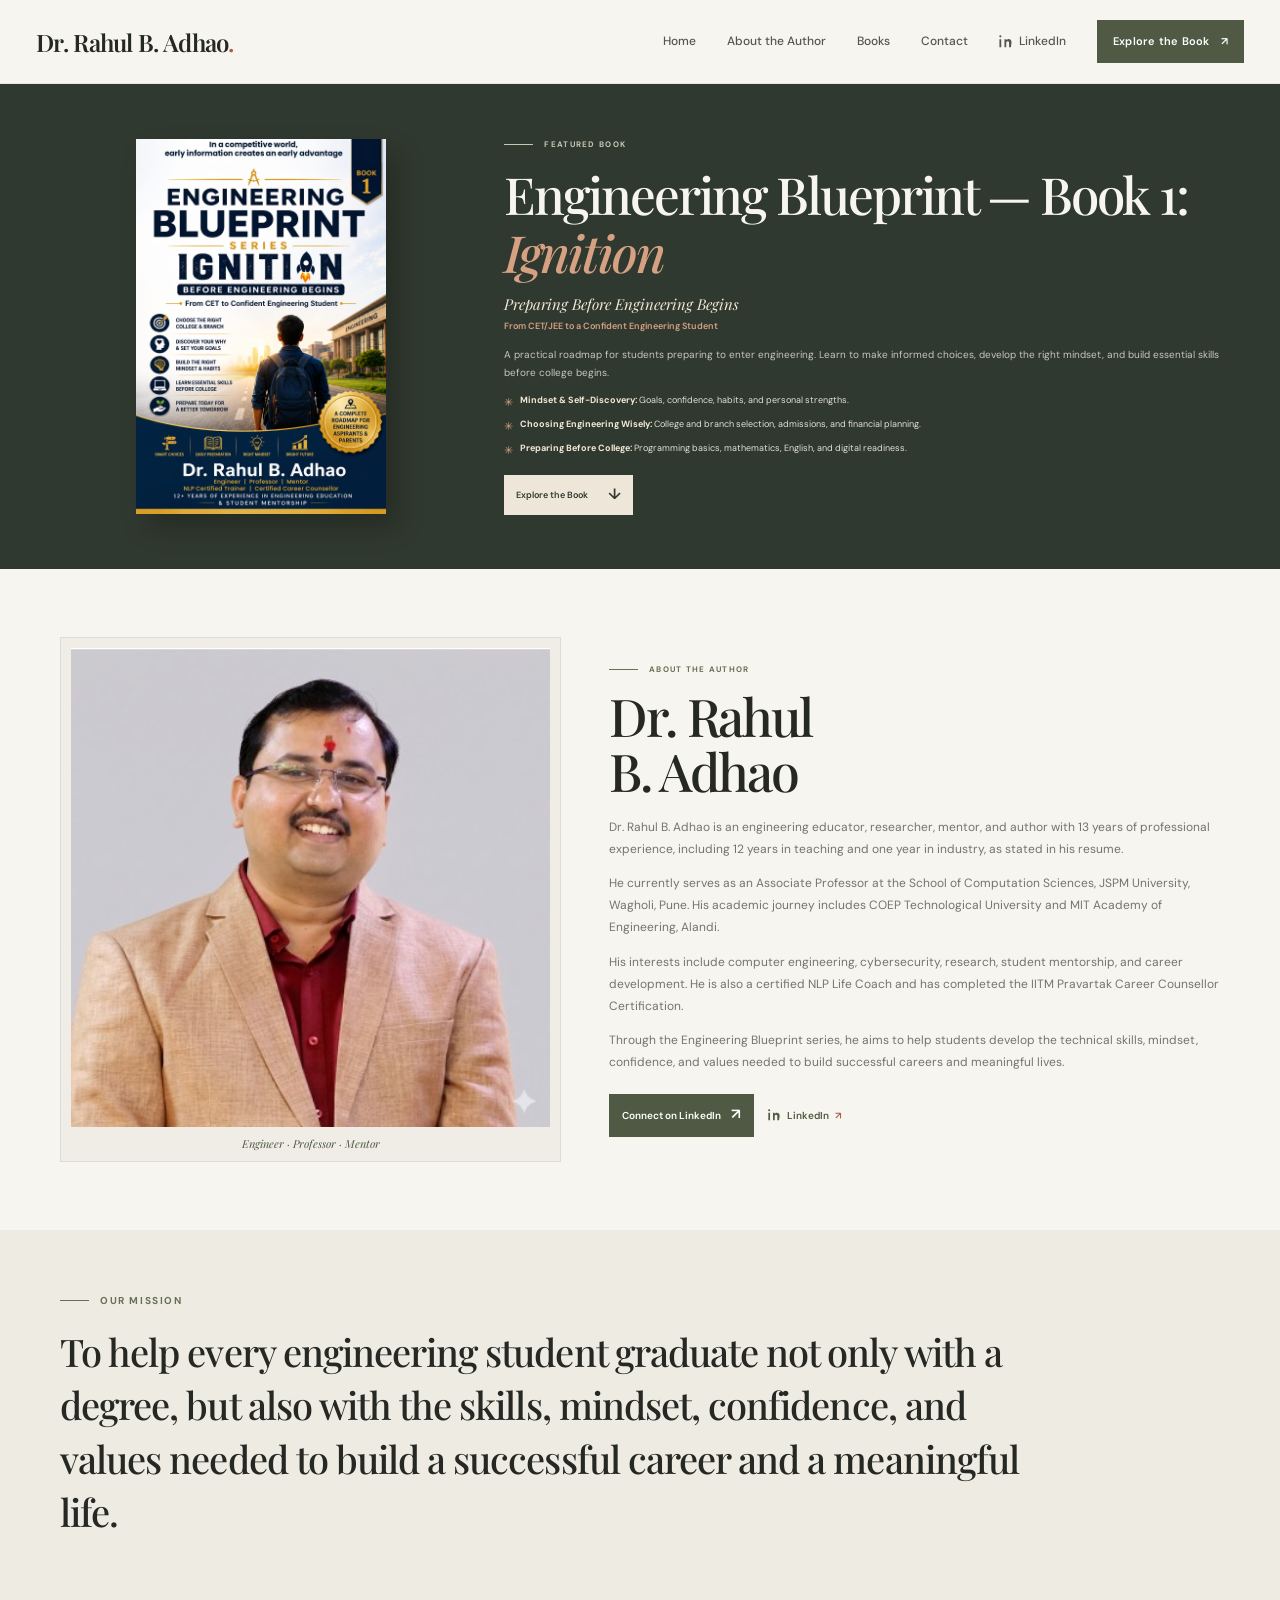
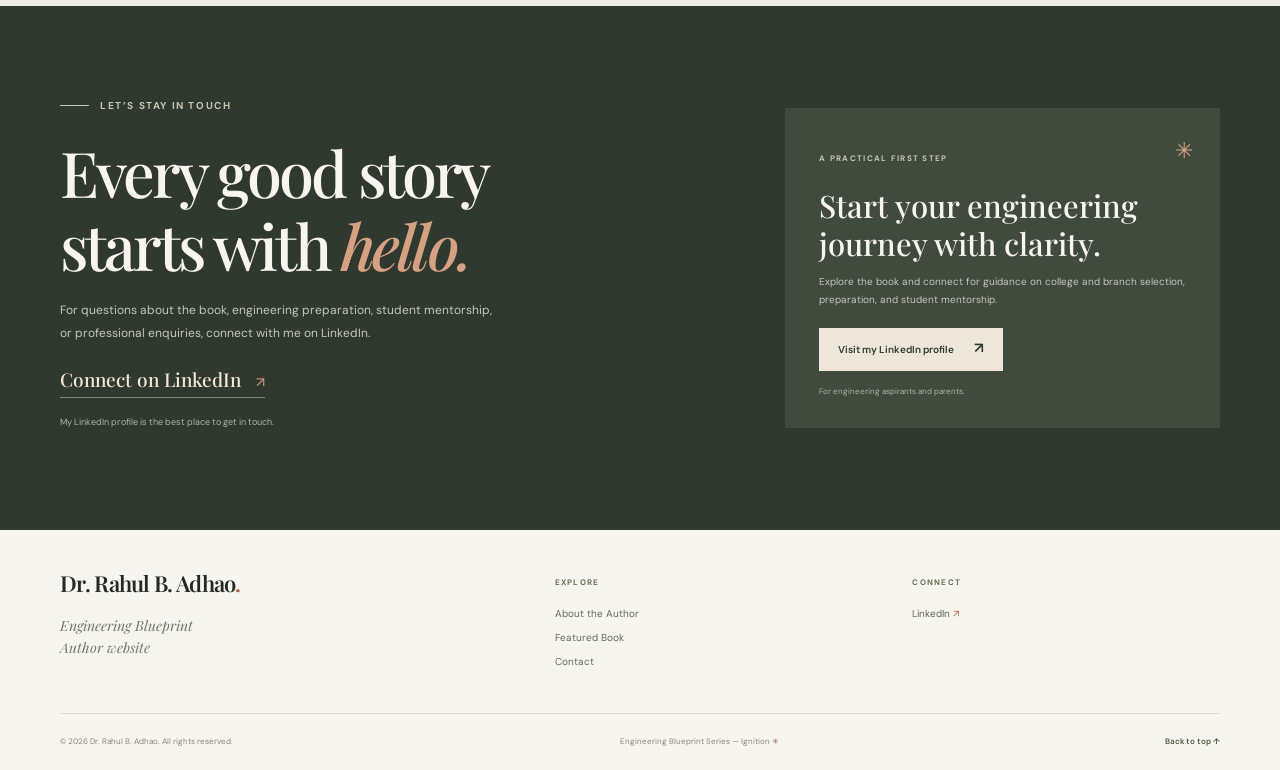
==== commit f0f61503: "Update author website content" ====
--- a/index.html
+++ b/index.html
@@ -4,7 +4,7 @@
     <meta charset="utf-8">
     <meta name="viewport" content="width=device-width, initial-scale=1">
     <meta name="theme-color" content="#f7f5f0">
-    <meta name="description" content="Meet Dr. Rahul B. Adhao: engineer, professor, mentor, NLP-certified trainer, and certified career counsellor with 12+ years of experience in engineering education and student mentorship.">
+    <meta name="description" content="Meet Dr. Rahul B. Adhao, engineering educator, researcher, mentor, and author of the Engineering Blueprint series.">
     <!-- Add a canonical link here after the production domain has been assigned. -->
     <meta property="og:title" content="Dr. Rahul B. Adhao — Engineer, Professor & Mentor">
     <meta property="og:description" content="Practical guidance for engineering aspirants and parents, including the Engineering Blueprint Series — Ignition: Before Engineering Begins.">
@@ -31,13 +31,12 @@
           <a href="#home">Home</a>
           <a href="#about">About the Author</a>
           <a href="#books">Books</a>
-          <a href="#journal">Blog / Articles</a>
           <a href="#contact">Contact</a>
           <a class="linkedin-nav-link" href="https://www.linkedin.com/in/dr-rahul-adhao-8b231754/" target="_blank" rel="noopener noreferrer" aria-label="Connect with Dr. Rahul B. Adhao on LinkedIn (opens in a new tab)">
             <svg viewBox="0 0 24 24" aria-hidden="true"><path d="M5.2 8.3H2.3V21h2.9V8.3ZM3.75 2a1.7 1.7 0 1 0 0 3.4 1.7 1.7 0 0 0 0-3.4ZM21.7 13.7c0-3.8-2-5.6-4.7-5.6-2.2 0-3.2 1.2-3.8 2V8.3h-2.9V21h2.9v-6.3c0-1.7.3-3.3 2.4-3.3s2.1 1.9 2.1 3.4V21h2.9l1.1-7.3Z"/></svg>
             <span>LinkedIn</span>
           </a>
-          <a class="nav-cta" href="#books">Explore My Books <span aria-hidden="true">↗</span></a>
+          <a class="nav-cta" href="#books">Explore the Book <span aria-hidden="true">↗</span></a>
         </nav>
       </div>
     </header>
@@ -49,21 +48,19 @@
             <img src="assets/images/engineering-blueprint-ignition.jpeg" alt="Engineering Blueprint Series — Ignition: Before Engineering Begins, by Dr. Rahul B. Adhao">
           </div>
           <div class="opening-book-copy">
-            <p class="eyebrow eyebrow-light"><span class="eyebrow-line"></span> Featured book</p>
-            <h1 id="book-title">Engineering Blueprint Series — <em>Ignition</em></h1>
-            <p class="opening-book-subtitle">Before Engineering Begins</p>
-            <p class="opening-book-tagline">From CET to Confident Engineering Student</p>
-            <p class="opening-book-description">A practical roadmap for engineering aspirants and parents, covering college and branch selection, goal setting, mindset, habits, essential pre-college skills, and early preparation.</p>
-            <ul class="book-highlights">
-              <li><span aria-hidden="true">✳</span> Choose a college and branch with clarity</li>
-              <li><span aria-hidden="true">✳</span> Set goals and build the right mindset and habits</li>
-              <li><span aria-hidden="true">✳</span> Develop essential skills before college begins</li>
+            <p class="eyebrow eyebrow-light"><span class="eyebrow-line"></span> Featured Book</p>
+            <h1 id="book-title">Engineering Blueprint — Book 1: <em>Ignition</em></h1>
+            <p class="opening-book-subtitle">Preparing Before Engineering Begins</p>
+            <p class="opening-book-tagline">From CET/JEE to a Confident Engineering Student</p>
+            <p class="opening-book-description" id="book-description">A practical roadmap for students preparing to enter engineering. Learn to make informed choices, develop the right mindset, and build essential skills before college begins.</p>
+            <ul class="book-highlights" id="book-highlights">
+              <li><span aria-hidden="true">✳</span><span><strong>Mindset &amp; Self-Discovery:</strong> Goals, confidence, habits, and personal strengths.</span></li>
+              <li><span aria-hidden="true">✳</span><span><strong>Choosing Engineering Wisely:</strong> College and branch selection, admissions, and financial planning.</span></li>
+              <li><span aria-hidden="true">✳</span><span><strong>Preparing Before College:</strong> Programming basics, mathematics, English, and digital readiness.</span></li>
             </ul>
             <div class="opening-book-actions">
-              <button class="button button-light purchase-button" type="button" disabled data-purchase-url="REPLACE_WITH_BOOK_PURCHASE_URL" aria-describedby="book-purchase-status">Purchase link coming soon</button>
-              <a class="opening-book-about-link" href="#about">About the Author <span aria-hidden="true">→</span></a>
+              <a class="button button-light" href="#book-description">Explore the Book <span aria-hidden="true">↓</span></a>
             </div>
-            <span class="book-disclaimer" id="book-purchase-status">To enable purchases, replace the purchase URL placeholder with the retailer link.</span>
           </div>
         </article>
       </section>
@@ -77,7 +74,12 @@
           <div class="opening-author-copy">
             <p class="eyebrow"><span class="eyebrow-line"></span> About the Author</p>
             <h2 id="author-title">Dr. Rahul<br>B. Adhao</h2>
-            <p class="author-introduction" id="author-introduction">Engineer, professor, mentor, NLP-certified trainer, and certified career counsellor with 12+ years of experience in engineering education and student mentorship.</p>
+            <div class="author-biography" id="author-introduction">
+              <p>Dr. Rahul B. Adhao is an engineering educator, researcher, mentor, and author with 13 years of professional experience, including 12 years in teaching and one year in industry, as stated in his resume.</p>
+              <p>He currently serves as an Associate Professor at the School of Computation Sciences, JSPM University, Wagholi, Pune. His academic journey includes COEP Technological University and MIT Academy of Engineering, Alandi.</p>
+              <p>His interests include computer engineering, cybersecurity, research, student mentorship, and career development. He is also a certified NLP Life Coach and has completed the IITM Pravartak Career Counsellor Certification.</p>
+              <p>Through the Engineering Blueprint series, he aims to help students develop the technical skills, mindset, confidence, and values needed to build successful careers and meaningful lives.</p>
+            </div>
             <div class="opening-author-actions">
               <a class="button button-dark" href="https://www.linkedin.com/in/dr-rahul-adhao-8b231754/" target="_blank" rel="noopener noreferrer">Connect on LinkedIn <span aria-hidden="true">↗</span></a>
               <a class="linkedin-bio" href="https://www.linkedin.com/in/dr-rahul-adhao-8b231754/" target="_blank" rel="noopener noreferrer" aria-label="Connect with Dr. Rahul B. Adhao on LinkedIn (opens in a new tab)">
@@ -89,80 +91,11 @@
         </article>
       </section>
 
-      <section class="intro-band" aria-label="Author's approach">
-        <div class="section-shell intro-band-inner">
-          <span class="band-label">A NOTE ON MY APPROACH</span>
-          <p>“Confidence grows when the next step<br>is <em>clear and considered.</em>”</p>
-          <span class="band-signature">Rahul</span>
+      <section class="mission-section" aria-labelledby="mission-title">
+        <div class="section-shell mission-inner">
+          <p class="eyebrow"><span class="eyebrow-line"></span> Our Mission</p>
+          <h2 id="mission-title">To help every engineering student graduate not only with a degree, but also with the skills, mindset, confidence, and values needed to build a successful career and a meaningful life.</h2>
         </div>
-      </section>
-
-      <section class="journey section-shell section-pad" aria-labelledby="journey-title">
-        <div class="journey-heading">
-          <div>
-            <p class="eyebrow"><span class="eyebrow-line"></span> The road so far</p>
-            <h2 id="journey-title">A career in <em>education.</em></h2>
-          </div>
-            <p>More than 12 years helping students<br>start their engineering journey.</p>
-        </div>
-        <div class="timeline">
-            <article class="timeline-item"><span class="timeline-year">12+ years</span><span class="timeline-dot"></span><div><h3>Engineering education</h3><p>More than 12 years of experience supporting learning and growth in engineering education.</p></div></article>
-            <article class="timeline-item"><span class="timeline-year">Professor</span><span class="timeline-dot"></span><div><h3>Teaching and mentorship</h3><p>Guiding engineering students and helping them build confidence throughout their academic journey.</p></div></article>
-            <article class="timeline-item"><span class="timeline-year">Mentor</span><span class="timeline-dot"></span><div><h3>Student development</h3><p>Helping students strengthen their goals, mindset, habits, and readiness for college.</p></div></article>
-            <article class="timeline-item"><span class="timeline-year">NLP</span><span class="timeline-dot"></span><div><h3>NLP-certified trainer</h3><p>Bringing certified training experience to the support and development of students.</p></div></article>
-            <article class="timeline-item"><span class="timeline-year">Career</span><span class="timeline-dot"></span><div><h3>Certified career counsellor</h3><p>Supporting informed career decisions for engineering aspirants and their families.</p></div></article>
-        </div>
-        <p class="timeline-note">Experience and credentials presented as supplied by the author.</p>
-      </section>
-
-      <section class="journal-section" id="journal" aria-labelledby="journal-title">
-        <div class="section-shell journal-inner">
-          <div class="section-heading-row">
-            <div><p class="eyebrow"><span class="eyebrow-line"></span> For the road ahead</p><h2 id="journal-title">A confident start <em>begins here.</em></h2></div>
-            <a class="underlined-link journal-all" href="https://www.linkedin.com/in/dr-rahul-adhao-8b231754/" target="_blank" rel="noopener noreferrer">Connect on LinkedIn <span aria-hidden="true">→</span></a>
-          </div>
-          <div class="article-grid">
-            <article class="article-card">
-              <a class="article-image article-image-one" href="https://www.linkedin.com/in/dr-rahul-adhao-8b231754/" target="_blank" rel="noopener noreferrer" aria-label="Connect with Dr. Rahul B. Adhao about choosing an engineering college and branch">
-                <span class="article-art-sun"></span><span class="article-art-arch"></span><span class="article-image-label">FIELD NOTES · 06</span>
-              </a>
-              <div class="article-meta"><span>College &amp; branch selection</span></div>
-              <h3><a href="https://www.linkedin.com/in/dr-rahul-adhao-8b231754/" target="_blank" rel="noopener noreferrer">Choosing a college and branch with clarity</a></h3>
-              <p>Questions engineering aspirants and parents can consider when comparing college and branch options.</p>
-              <a class="article-read" href="https://www.linkedin.com/in/dr-rahul-adhao-8b231754/" target="_blank" rel="noopener noreferrer">Connect about your choices <span aria-hidden="true">→</span></a>
-            </article>
-            <article class="article-card">
-              <a class="article-image article-image-two" href="https://www.linkedin.com/in/dr-rahul-adhao-8b231754/" target="_blank" rel="noopener noreferrer" aria-label="Connect with Dr. Rahul B. Adhao about building student habits and mindset">
-                <span class="article-art-window"></span><span class="article-art-vase"></span><span class="article-image-label">PLACES &amp; PEOPLE · 04</span>
-              </a>
-              <div class="article-meta"><span>Mindset &amp; habits</span></div>
-              <h3><a href="https://www.linkedin.com/in/dr-rahul-adhao-8b231754/" target="_blank" rel="noopener noreferrer">Small habits that support a strong start</a></h3>
-              <p>Simple ways to build a constructive student mindset and routines before engineering college begins.</p>
-              <a class="article-read" href="https://www.linkedin.com/in/dr-rahul-adhao-8b231754/" target="_blank" rel="noopener noreferrer">Connect about preparation <span aria-hidden="true">→</span></a>
-            </article>
-            <article class="article-card">
-              <a class="article-image article-image-three" href="https://www.linkedin.com/in/dr-rahul-adhao-8b231754/" target="_blank" rel="noopener noreferrer" aria-label="Connect with Dr. Rahul B. Adhao about pre-college skills">
-                <span class="article-book-stack"><i></i><i></i><i></i><i></i></span><span class="article-image-label">ON MY SHELF · 09</span>
-              </a>
-              <div class="article-meta"><span>Getting ready for college</span></div>
-              <h3><a href="https://www.linkedin.com/in/dr-rahul-adhao-8b231754/" target="_blank" rel="noopener noreferrer">Essential skills to build before day one</a></h3>
-              <p>A practical look at useful pre-college skills and early preparation for the transition to engineering.</p>
-              <a class="article-read" href="https://www.linkedin.com/in/dr-rahul-adhao-8b231754/" target="_blank" rel="noopener noreferrer">Connect about next steps <span aria-hidden="true">→</span></a>
-            </article>
-          </div>
-          <p class="articles-note">Sample article topics — replace these previews with published articles when available.</p>
-        </div>
-      </section>
-
-      <section class="readers section-shell section-pad" aria-labelledby="readers-title">
-        <p class="eyebrow eyebrow-centered"><span class="eyebrow-line"></span> For students &amp; families <span class="eyebrow-line"></span></p>
-        <h2 id="readers-title">A clearer path to <em>what comes next.</em></h2>
-        <div class="testimonial-grid">
-          <figure class="testimonial-card"><span class="quote-mark">“</span><blockquote>Sample: Clear guidance helped me understand the choices ahead and feel more prepared for engineering college.</blockquote><figcaption><span class="reader-avatar avatar-one">A</span><span><b>Engineering aspirant</b><small>Sample testimonial</small></span></figcaption></figure>
-          <figure class="testimonial-card testimonial-featured"><span class="quote-mark">“</span><blockquote>Sample: The roadmap made it easier for our family to discuss college, branch selection, and how to support a confident start.</blockquote><figcaption><span class="reader-avatar avatar-two">P</span><span><b>Parent</b><small>Sample testimonial</small></span></figcaption></figure>
-          <figure class="testimonial-card"><span class="quote-mark">“</span><blockquote>Sample: Practical ideas about goals, habits, and preparation gave me useful steps to work on before classes began.</blockquote><figcaption><span class="reader-avatar avatar-three">S</span><span><b>Engineering student</b><small>Sample testimonial</small></span></figcaption></figure>
-        </div>
-        <p class="testimonial-note">Illustrative sample copy only — replace with approved testimonials before publishing.</p>
       </section>
 
       <section class="contact-section" id="contact" aria-labelledby="contact-title">
@@ -188,10 +121,9 @@
 
     <footer class="site-footer">
       <div class="section-shell footer-main">
-        <div class="footer-brand"><a class="wordmark" href="#home">Dr. Rahul B. Adhao<span class="wordmark-dot">.</span></a><p>Guidance for a confident<br>engineering journey.</p></div>
-        <div class="footer-links"><span class="footer-heading">EXPLORE</span><a href="#about">About the Author</a><a href="#books">Books</a><a href="#journal">Blog / Articles</a><a href="#contact">Contact</a></div>
+        <div class="footer-brand"><a class="wordmark" href="#home">Dr. Rahul B. Adhao<span class="wordmark-dot">.</span></a><p>Engineering Blueprint<br>Author website</p></div>
+        <div class="footer-links"><span class="footer-heading">EXPLORE</span><a href="#about">About the Author</a><a href="#books">Featured Book</a><a href="#contact">Contact</a></div>
         <div class="footer-links"><span class="footer-heading">CONNECT</span><a href="https://www.linkedin.com/in/dr-rahul-adhao-8b231754/" target="_blank" rel="noopener noreferrer" aria-label="Dr. Rahul B. Adhao on LinkedIn (opens in a new tab)">LinkedIn <span aria-hidden="true">↗</span></a></div>
-        <div class="footer-note"><span class="footer-heading">FOR ASPIRANTS &amp; PARENTS</span><p>Prepare with purpose.<br>Begin with confidence.</p><span class="signature footer-signature">Rahul</span></div>
       </div>
       <div class="section-shell footer-bottom"><span>© <span id="copyright-year">2025</span> Dr. Rahul B. Adhao. All rights reserved.</span><span>Engineering Blueprint Series — Ignition <i aria-hidden="true">✳</i></span><a href="#home">Back to top ↑</a></div>
     </footer>
--- a/styles.css
+++ b/styles.css
@@ -48,7 +48,9 @@
 .opening-author-copy { min-width: 0; }
 .opening-author-copy .eyebrow, .opening-book-copy .eyebrow { margin-bottom: 13px; font-size: 8px; }
 .opening-author-copy h2 { margin-bottom: 17px; font-size: clamp(38px, 4.2vw, 52px); line-height: 1.05; }
-.author-introduction { margin-bottom: 20px; color: var(--muted); font-size: 12px; line-height: 1.9; }
+.author-biography { margin-bottom: 20px; color: var(--muted); font-size: 12px; line-height: 1.85; }
+.author-biography p { margin-bottom: 12px; }
+.author-biography p:last-child { margin-bottom: 0; }
 .opening-author-actions, .opening-book-actions { display: flex; align-items: center; flex-wrap: wrap; gap: 13px; }
 .opening-author-actions .button { min-height: 43px; padding: 0 13px; gap: 10px; font-size: 10px; }
 .linkedin-bio { display: inline-flex; align-items: center; gap: 6px; color: var(--olive-dark); font-size: 10px; font-weight: 600; }
@@ -66,12 +68,11 @@
 .opening-book-description { margin-bottom: 12px; color: #c5c7bd; font-size: 10px; line-height: 1.75; }
 .opening-book .book-highlights { gap: 5px; margin: 0 0 16px; color: #e1e1d8; font-size: 9px; }
 .opening-book .book-highlights li { align-items: flex-start; gap: 7px; }
-.opening-book .book-highlights li span { color: #d6a083; font-size: 11px; }
+.opening-book .book-highlights li > span:first-child { flex: 0 0 auto; color: #d6a083; font-size: 11px; }
+.opening-book .book-highlights li > span:last-child { color: inherit; }
+.opening-book .book-highlights strong { color: #f3e8d6; }
 .opening-book-actions { gap: 12px; }
 .opening-book-actions .button { min-height: 40px; padding: 0 12px; font-size: 9px; }
-.opening-book-about-link { color: #e1e1d8; font-size: 9px; font-weight: 600; }
-.opening-book-about-link span { padding-left: 4px; color: #d6a083; }
-.opening-book .book-disclaimer { display: block; margin-top: 11px; color: #aeb2a7; font-size: 8px; line-height: 1.5; }
 .eyebrow { display: flex; align-items: center; gap: 11px; margin: 0 0 22px; color: var(--olive); font-size: 10px; font-weight: 700; letter-spacing: .16em; text-transform: uppercase; }
 .eyebrow-line { display: inline-block; width: 29px; height: 1px; background: currentColor; }
 h1, h2, h3, p { margin-top: 0; }
@@ -80,87 +81,17 @@
 .button { display: inline-flex; align-items: center; justify-content: center; gap: 20px; min-height: 48px; padding: 0 19px; font-size: 11px; font-weight: 600; transition: background .2s ease, transform .2s ease; }
 .button-dark { background: var(--olive-dark); color: white; }
 .button-dark span, .button-light span { font-size: 15px; }
-.underlined-link { position: relative; color: var(--ink); font-size: 11px; font-weight: 600; }
-.underlined-link span { margin-left: 6px; color: var(--rust); transition: margin .2s; }
-.underlined-link:hover span { margin-left: 11px; }
-
-.intro-band { background: var(--paper-deep); }
-.intro-band-inner { min-height: 205px; display: grid; grid-template-columns: 1fr 2fr 1fr; align-items: center; }
-.band-label { color: var(--olive); font-size: 9px; font-weight: 700; letter-spacing: .17em; }
-.intro-band p { margin: 0; text-align: center; font: 500 clamp(23px, 3vw, 34px)/1.4 var(--serif); letter-spacing: -.02em; }
-.intro-band p em { color: var(--rust); }
-.band-signature { justify-self: end; color: var(--olive); font: italic 30px var(--serif); }
-
-.section-pad { padding-top: 112px; padding-bottom: 112px; }
-.journey h2, .section-heading-row h2, .readers h2 { margin-bottom: 24px; font-size: clamp(39px, 4.2vw, 53px); line-height: 1.18; }
-.signature { margin: 14px 0 14px; color: var(--olive); font: italic 30px var(--serif); }
 .eyebrow-light { color: #c6c7b5; }
 .book-highlights { display: grid; gap: 8px; margin: 23px 0 28px; padding: 0; list-style: none; color: #e1e1d8; font-size: 11px; }
 .book-highlights li { display: flex; align-items: baseline; gap: 10px; }
-.book-highlights li span { color: #d6a083; font-size: 13px; }
+.book-highlights li > span:first-child { color: #d6a083; font-size: 13px; }
 .button-light { background: #eee7d9; color: #30392f; }
 .button-light:hover { background: white; transform: translateY(-2px); }
-.purchase-button:disabled { cursor: not-allowed; opacity: .78; }
-.book-disclaimer { display: block; margin: 15px 0 0; color: #aeb2a7; font-size: 9px; }
 
-.journey-heading { display: flex; align-items: end; justify-content: space-between; margin-bottom: 47px; }
-.journey-heading .eyebrow { margin-bottom: 15px; }
-.journey-heading h2 { margin-bottom: 0; }
-.journey-heading > p { margin: 0 0 7px; color: var(--muted); font-size: 11px; line-height: 1.8; }
-.timeline { position: relative; max-width: 850px; margin: 0 auto; }
-.timeline::before { position: absolute; top: 7px; bottom: 12px; left: 105px; width: 1px; background: var(--line); content: ""; }
-.timeline-item { position: relative; display: grid; grid-template-columns: 81px 1fr; gap: 48px; padding-bottom: 30px; }
-.timeline-item:last-child { padding-bottom: 0; }
-.timeline-year { padding-top: 2px; color: var(--rust); font: italic 20px var(--serif); text-align: right; }
-.timeline-dot { position: absolute; top: 7px; left: 100px; width: 11px; height: 11px; border: 2px solid var(--paper); border-radius: 50%; background: var(--olive); box-shadow: 0 0 0 1px var(--olive); }
-.timeline-item h3 { margin: 0 0 4px; font: 600 16px var(--serif); }
-.timeline-item p { max-width: 570px; margin: 0; color: var(--muted); font-size: 11px; line-height: 1.8; }
-.timeline-note, .articles-note, .testimonial-note { margin: 23px 0 0; color: #929188; font-size: 9px; text-align: center; }
-
-.journal-section { background: #efede6; }
-.journal-inner { padding-top: 104px; padding-bottom: 105px; }
-.section-heading-row { display: flex; justify-content: space-between; align-items: end; margin-bottom: 43px; }
-.section-heading-row .eyebrow { margin-bottom: 14px; }
-.section-heading-row h2 { margin-bottom: 0; font-size: clamp(37px, 4vw, 49px); }
-.journal-all { margin-bottom: 9px; }
-.article-grid { display: grid; grid-template-columns: repeat(3, 1fr); gap: 26px; }
-.article-image { position: relative; display: block; height: 220px; overflow: hidden; transition: filter .25s; }
-.article-image:hover { filter: saturate(1.15); }
-.article-image-one { background: #d7c8ae; }
-.article-image-one::before { position: absolute; content: ""; left: 58px; bottom: -38px; width: 171px; height: 226px; border-radius: 90px 90px 0 0; background: #687357; }
-.article-art-sun { position: absolute; top: 30px; right: 67px; width: 79px; height: 79px; border-radius: 50%; background: #ba7856; }
-.article-art-arch { position: absolute; z-index: 1; left: 94px; bottom: 0; width: 97px; height: 159px; background: #e8decb; clip-path: polygon(50% 0, 100% 30%, 100% 100%, 0 100%, 0 30%); }
-.article-image-two { background: #d8d2bf; }
-.article-art-window { position: absolute; top: 26px; left: 52px; width: 171px; height: 157px; border: 10px solid #f1eadb; background: linear-gradient(130deg, #ebcf9e, #a5ad8b); }
-.article-art-window::after { position: absolute; content: ""; top: 0; left: 50%; width: 5px; height: 100%; background: #f1eadb; }
-.article-art-vase { position: absolute; right: 46px; bottom: 0; width: 54px; height: 100px; border-radius: 44% 44% 26% 26%; background: #a55f48; }
-.article-art-vase::before { position: absolute; content: ""; top: -20px; left: 19px; width: 15px; height: 26px; background: #a55f48; }
-.article-image-three { background: #cbbda7; }
-.article-book-stack { position: absolute; left: 50%; bottom: 42px; display: flex; flex-direction: column-reverse; gap: 4px; transform: translateX(-50%) rotate(-5deg); }
-.article-book-stack i { display: block; width: 170px; height: 24px; background: #7b765b; box-shadow: inset 7px 0 rgba(255,255,255,.2); }
-.article-book-stack i:nth-child(2) { width: 194px; margin-left: -12px; background: #a7654c; }.article-book-stack i:nth-child(3) { width: 180px; background: #e3d4b5; }.article-book-stack i:nth-child(4) { width: 199px; margin-left: -14px; background: #505d4b; }
-.article-image-label { position: absolute; z-index: 2; left: 15px; bottom: 13px; color: white; font-size: 8px; font-weight: 600; letter-spacing: .13em; text-shadow: 0 1px 3px rgba(0,0,0,.4); }
-.article-meta { display: flex; gap: 8px; margin: 19px 0 8px; color: var(--muted); font-size: 9px; }
-.article-meta span:first-child { color: var(--rust); font-weight: 600; }
-.article-card h3 { margin: 0 0 8px; font: 600 21px/1.35 var(--serif); letter-spacing: -.02em; }
-.article-card h3 a:hover { color: var(--rust); }
-.article-card > p { min-height: 54px; margin-bottom: 12px; color: var(--muted); font-size: 11px; line-height: 1.8; }
-.article-read { color: var(--ink); font-size: 10px; font-weight: 600; }
-.article-read span { margin-left: 5px; color: var(--rust); }
-
-.readers { text-align: center; }
-.eyebrow-centered { justify-content: center; margin-bottom: 16px; }
-.readers h2 { margin-bottom: 42px; font-size: clamp(35px, 4vw, 48px); }
-.testimonial-grid { display: grid; grid-template-columns: repeat(3, 1fr); gap: 19px; text-align: left; }
-.testimonial-card { position: relative; min-height: 221px; margin: 0; padding: 28px 25px 23px; border: 1px solid #e3e0d7; background: #fbfaf6; }
-.testimonial-featured { background: #eeebe3; }
-.quote-mark { display: block; height: 32px; color: var(--rust); font: 48px/.9 var(--serif); }
-.testimonial-card blockquote { min-height: 82px; margin: 7px 0 15px; color: #55564f; font: italic 14px/1.7 var(--serif); }
-.testimonial-card figcaption { display: flex; align-items: center; gap: 10px; }
-.reader-avatar { width: 35px; height: 35px; display: grid; place-items: center; border-radius: 50%; color: white; font: 15px var(--serif); }
-.avatar-one { background: #78806a; }.avatar-two { background: #b2765a; }.avatar-three { background: #8c8272; }
-.testimonial-card figcaption b, .testimonial-card figcaption small { display: block; }
-.testimonial-card figcaption b { font-size: 10px; }.testimonial-card figcaption small { color: var(--muted); font-size: 9px; }
+.mission-section { background: var(--paper-deep); }
+.mission-inner { padding-top: 62px; padding-bottom: 68px; }
+.mission-inner .eyebrow { margin-bottom: 16px; }
+.mission-inner h2 { max-width: 980px; margin: 0; font-size: clamp(25px, 3vw, 38px); line-height: 1.4; letter-spacing: -.025em; }
 
 .contact-section { background: #30392f; color: #f7f5f0; }
 .contact-inner { display: grid; grid-template-columns: 1fr .73fr; gap: 130px; align-items: center; padding-top: 91px; padding-bottom: 91px; }
@@ -179,20 +110,18 @@
 .contact-card-foot { display: block; margin-top: 14px; color: #aeb2a7; font-size: 8px; }
 
 .site-footer { background: #f7f5f0; }
-.footer-main { display: grid; grid-template-columns: 1.3fr .9fr .9fr 1fr; gap: 50px; padding-top: 57px; padding-bottom: 48px; }
+.footer-main { display: grid; grid-template-columns: 1.3fr .9fr .9fr; gap: 50px; padding-top: 42px; padding-bottom: 36px; }
 .footer-brand .wordmark { font-size: 22px; }
-.footer-brand p, .footer-note p { margin: 14px 0 0; color: var(--muted); font: italic 14px/1.6 var(--serif); }
+.footer-brand p { margin: 14px 0 0; color: var(--muted); font: italic 14px/1.6 var(--serif); }
 .footer-heading { display: block; margin: 4px 0 15px; color: var(--olive); font-size: 8px; font-weight: 700; letter-spacing: .16em; }
 .footer-links a { display: block; width: fit-content; margin-bottom: 7px; color: #66675f; font-size: 10px; transition: color .2s; }
 .footer-links a span { color: var(--rust); }
-.footer-note p { margin-top: 0; }
-.footer-signature { margin: 8px 0 0; font-size: 24px; }
 .footer-bottom { display: flex; justify-content: space-between; align-items: center; min-height: 57px; border-top: 1px solid var(--line); color: #85857c; font-size: 8px; }
 .footer-bottom i { color: var(--rust); font-style: normal; }.footer-bottom a { color: var(--olive-dark); font-weight: 600; }
 
 [id] { scroll-margin-top: 90px; }
 @media (prefers-reduced-motion: no-preference) {
-  .opening-author, .opening-book, .timeline-item, .article-card, .testimonial-card, .contact-card { animation: rise-in .7s both; }
+  .opening-author, .opening-book, .contact-card { animation: rise-in .7s both; }
   .opening-book { animation-delay: .1s; }
   @keyframes rise-in { from { opacity: .2; transform: translateY(14px); } to { opacity: 1; transform: translateY(0); } }
 }
@@ -224,43 +153,19 @@
   .site-nav > .linkedin-nav-link { justify-content: flex-start; }
   .nav-cta { margin-top: 13px; text-align: center; font-size: 11px; }
   [id] { scroll-margin-top: 74px; }
-  .opening-author { grid-template-columns: minmax(0, .7fr) minmax(0, 1fr); gap: 20px; padding-top: 48px; padding-bottom: 48px; }
+  .opening-author { grid-template-columns: minmax(0, 1fr); gap: 28px; padding-top: 48px; padding-bottom: 48px; }
+  .opening-portrait { width: min(100%, 280px); justify-self: center; }
   .opening-author-copy h2 { font-size: clamp(34px, 9vw, 43px); }
   .opening-author-copy .eyebrow, .opening-book-copy .eyebrow { font-size: 7px; letter-spacing: .12em; }
-  .author-introduction { font-size: 11px; }
+  .author-biography { font-size: 11px; }
   .opening-author-actions { align-items: flex-start; flex-direction: column; gap: 10px; }
   .opening-book { grid-template-columns: 1fr; gap: 24px; padding-top: 36px; padding-bottom: 38px; }
   .opening-book-cover img { max-width: min(72vw, 235px); max-height: none; }
   .opening-book-copy h1 { font-size: 36px; }
   .opening-book-description { font-size: 11px; }
   .opening-book .book-highlights { font-size: 10px; }
-  .intro-band-inner { min-height: 180px; grid-template-columns: 1fr auto; gap: 12px; padding-top: 25px; padding-bottom: 25px; }
-  .band-label { align-self: end; font-size: 8px; }
-  .intro-band p { grid-column: 1 / -1; grid-row: 2; text-align: left; font-size: 26px; }
-  .band-signature { grid-column: 2; grid-row: 1; font-size: 24px; }
-  .section-pad { padding-top: 75px; padding-bottom: 75px; }
-  .journey h2 { font-size: 45px; }
-  .journey-heading { align-items: start; flex-direction: column; gap: 16px; margin-bottom: 36px; }
-  .journey-heading > p { margin-left: 0; }
-  .timeline { margin-left: 0; }
-  .timeline::before { left: 77px; }
-  .timeline-item { grid-template-columns: 57px 1fr; gap: 37px; padding-bottom: 27px; }
-  .timeline-year { font-size: 17px; }
-  .timeline-dot { left: 72px; }
-  .timeline-item h3 { font-size: 15px; }
-  .timeline-item p { font-size: 10px; }
-  .journal-inner { padding-top: 73px; padding-bottom: 73px; }
-  .section-heading-row { align-items: start; flex-direction: column; gap: 19px; margin-bottom: 29px; }
-  .section-heading-row h2 { font-size: 39px; }
-  .journal-all { margin-bottom: 0; }
-  .article-grid { grid-template-columns: 1fr; gap: 33px; }
-  .article-image { height: min(58vw, 300px); }
-  .article-card > p { min-height: auto; }
-  .article-card h3 { font-size: 22px; }
-  .readers h2 { font-size: 39px; }
-  .testimonial-grid { grid-template-columns: 1fr; gap: 13px; }
-  .testimonial-card { min-height: 0; }
-  .testimonial-card blockquote { min-height: 0; }
+  .mission-inner { padding-top: 48px; padding-bottom: 52px; }
+  .mission-inner h2 { font-size: 27px; }
   .contact-inner { grid-template-columns: 1fr; gap: 35px; padding-top: 72px; padding-bottom: 72px; }
   .contact-copy h2 { font-size: 51px; }
   .contact-card { max-width: 460px; }
@@ -272,7 +177,7 @@
 
 @media (max-width: 390px) {
   .section-shell, .nav-wrap { width: calc(100% - 34px); }
-  .opening-author { grid-template-columns: minmax(0, .68fr) minmax(0, 1fr); gap: 11px; padding-top: 38px; padding-bottom: 38px; }
+  .opening-author { gap: 22px; padding-top: 38px; padding-bottom: 38px; }
   .opening-author-copy h2 { font-size: 34px; }
   .opening-portrait { padding: 7px; }
   .opening-author-actions .button { min-height: 39px; padding: 0 10px; font-size: 9px; }
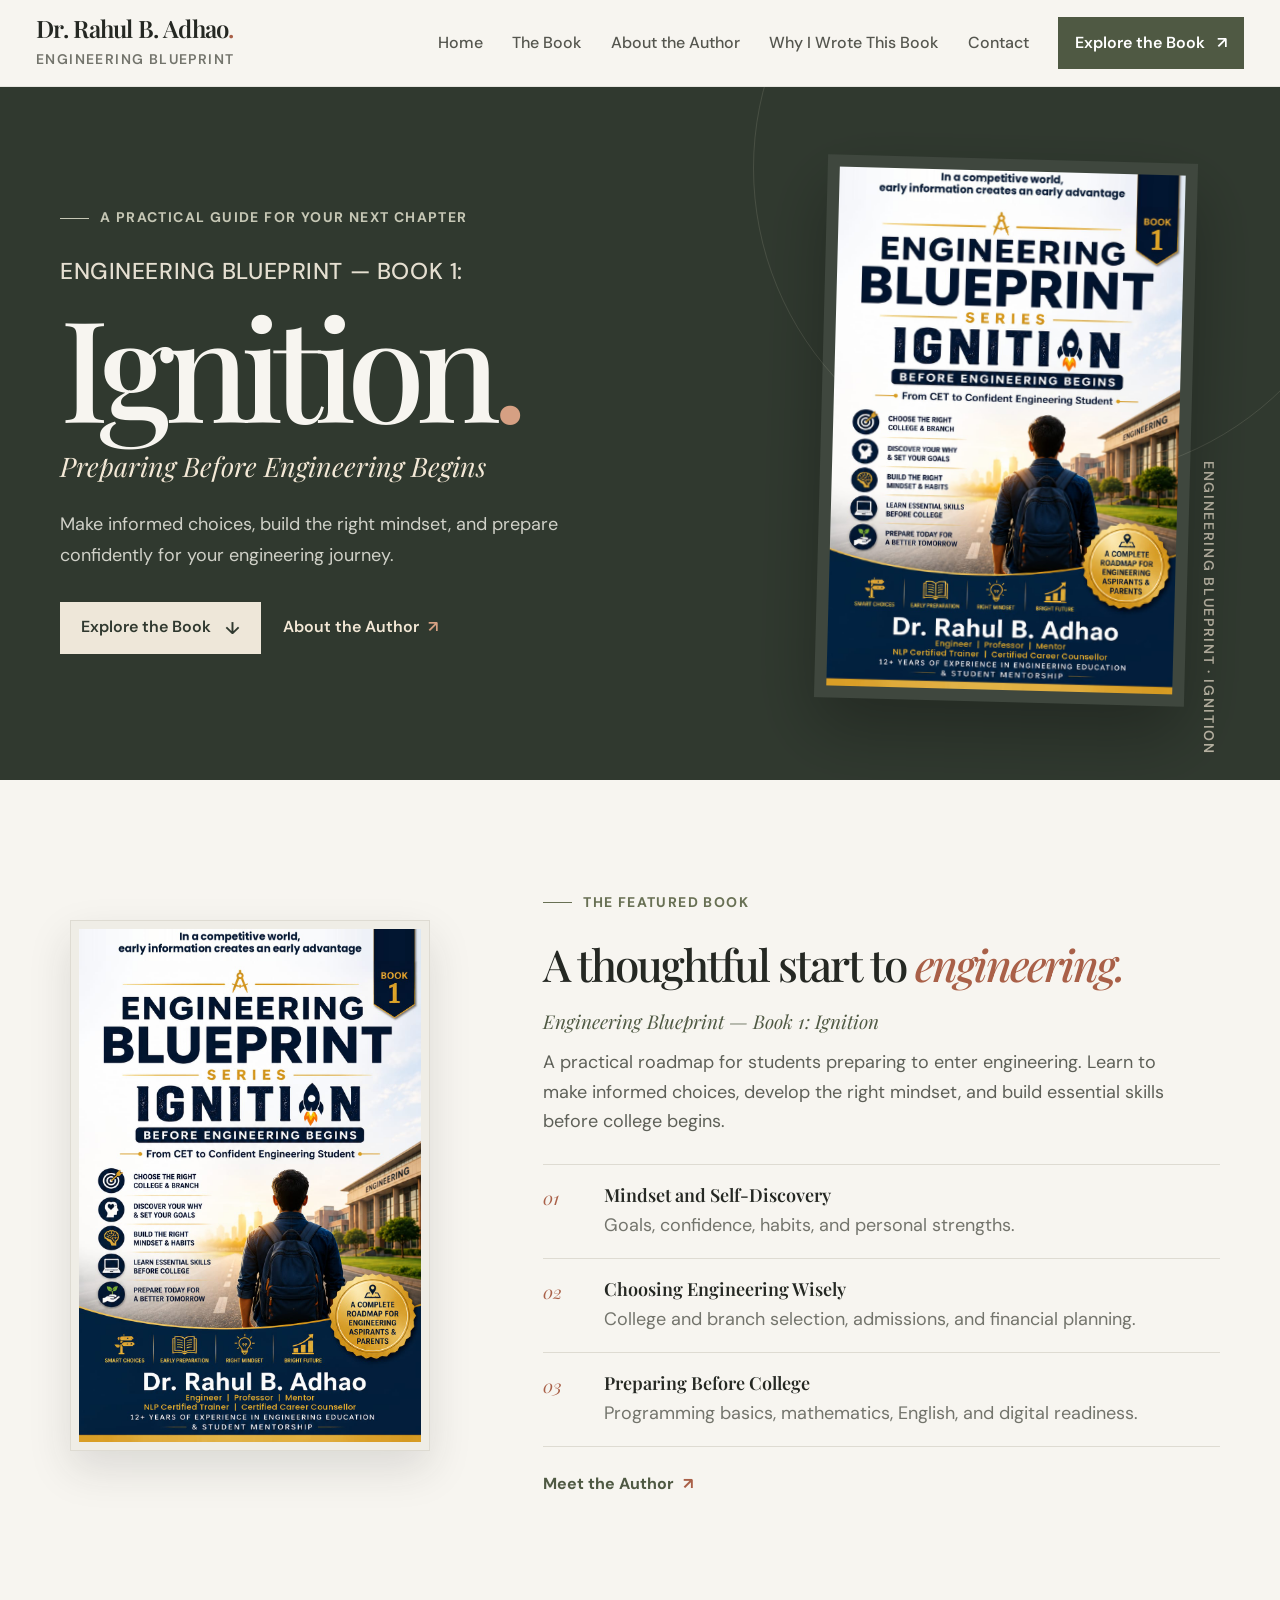
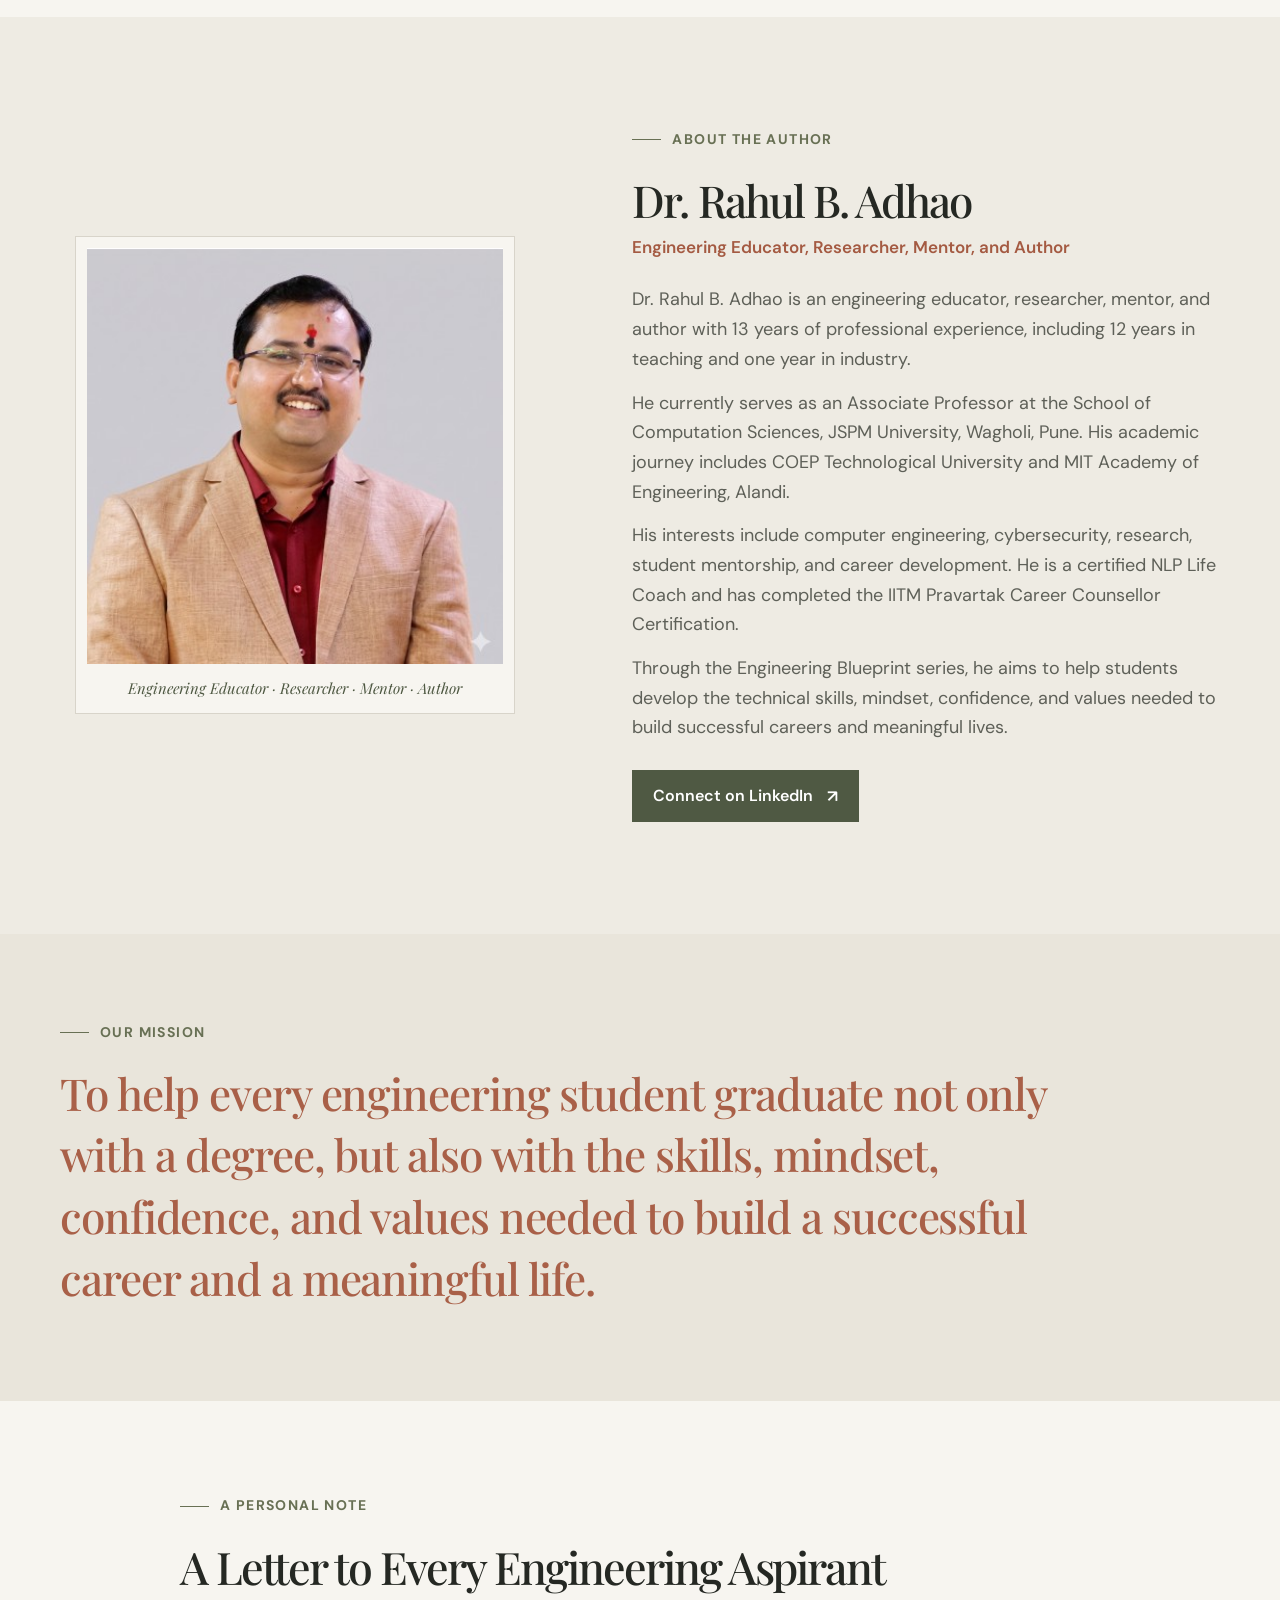
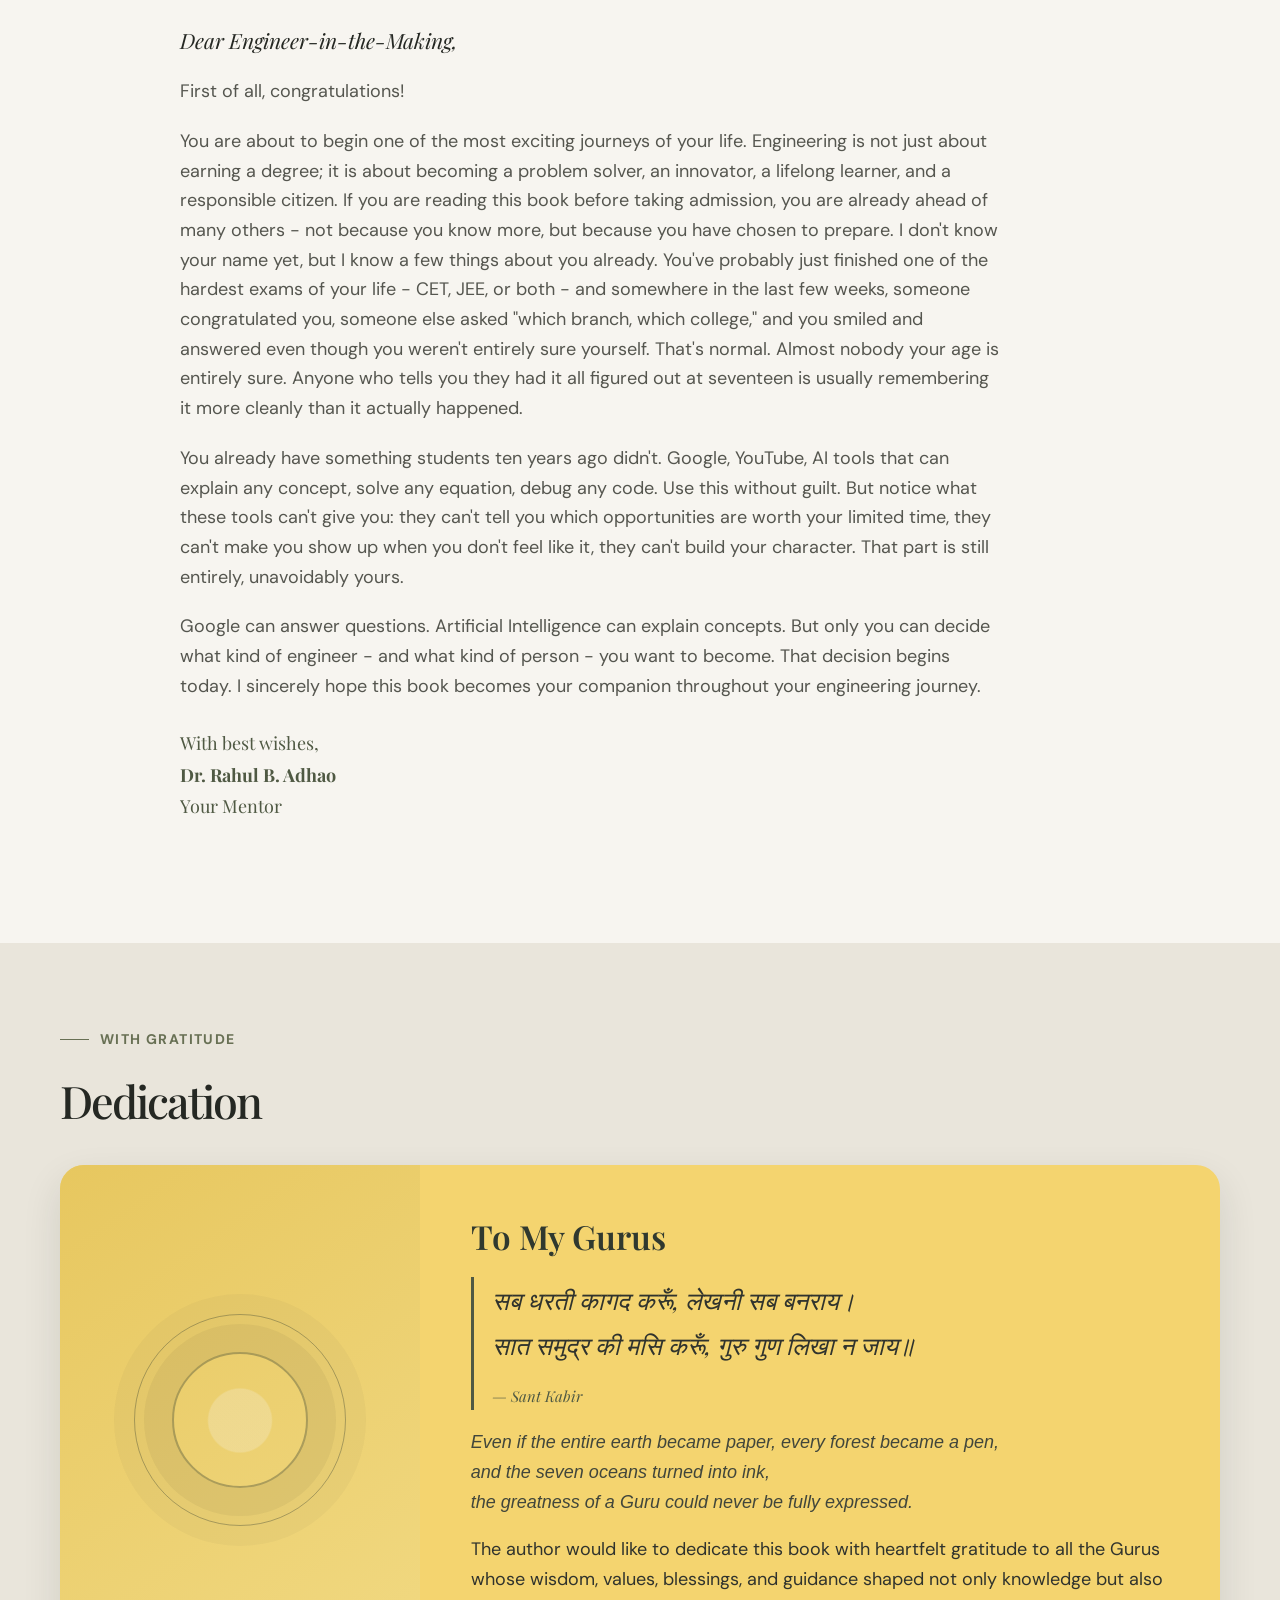
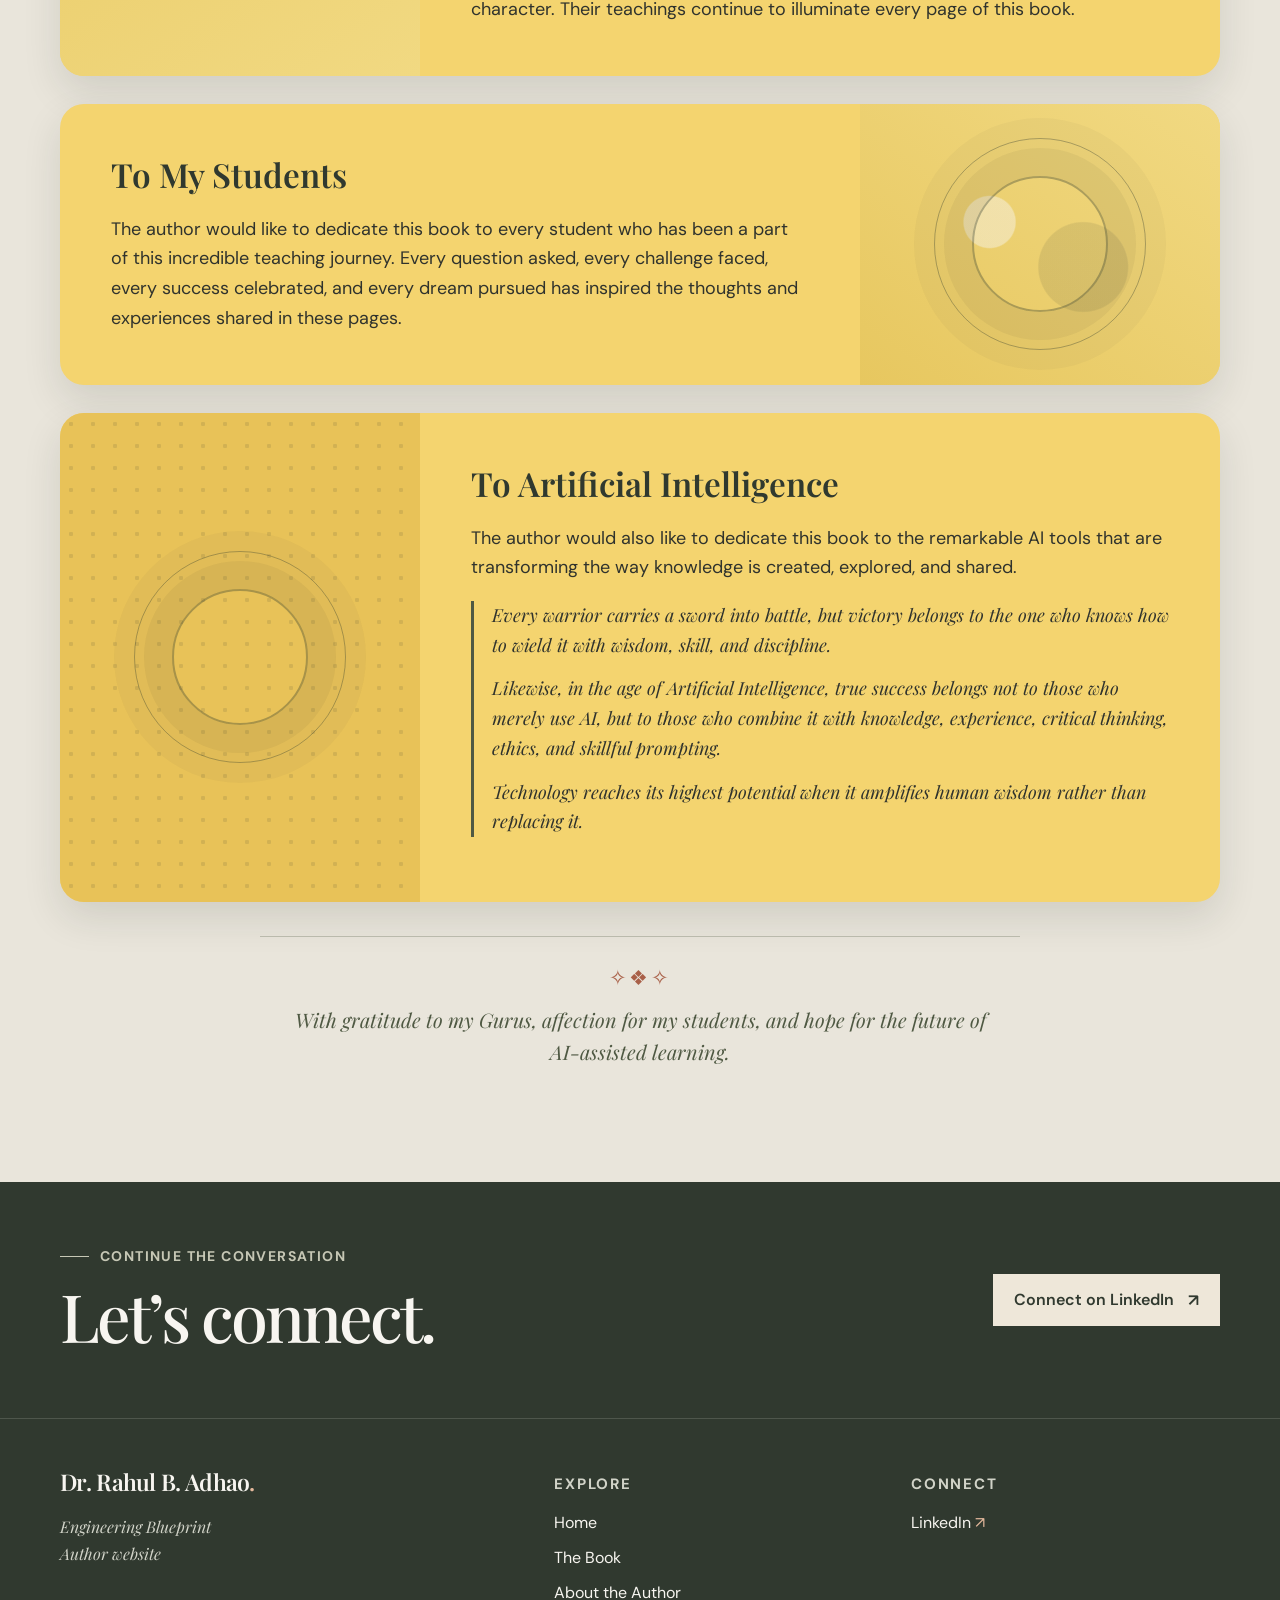
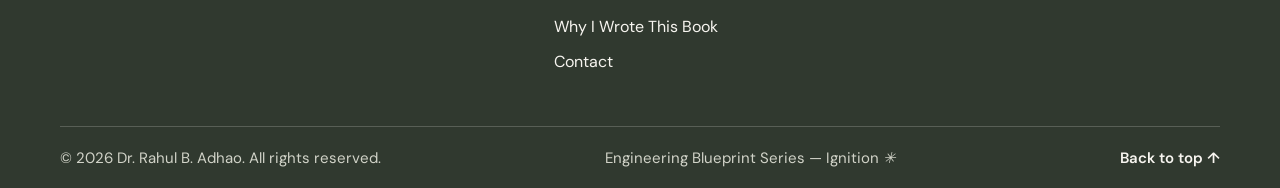
==== commit d0e392c4: "modified the font, look and feel of the website" ====
--- a/index.html
+++ b/index.html
@@ -23,69 +23,87 @@
     <a class="skip-link" href="#main">Skip to content</a>
     <header class="site-header">
       <div class="nav-wrap">
-        <a class="wordmark" href="#home" aria-label="Dr. Rahul B. Adhao home">Dr. Rahul B. Adhao<span class="wordmark-dot">.</span></a>
+        <a class="brand-lockup" href="#home" aria-label="Dr. Rahul B. Adhao home">
+          <span class="wordmark">Dr. Rahul B. Adhao<span class="wordmark-dot">.</span></span>
+          <span class="brand-caption">Engineering Blueprint</span>
+        </a>
         <button class="menu-toggle" type="button" aria-expanded="false" aria-controls="site-navigation" aria-label="Open navigation">
           <span></span><span></span>
         </button>
         <nav class="site-nav" id="site-navigation" aria-label="Main navigation">
           <a href="#home">Home</a>
+          <a href="#books">The Book</a>
           <a href="#about">About the Author</a>
-          <a href="#books">Books</a>
+          <a href="why-i-wrote-this-book.html">Why I Wrote This Book</a>
           <a href="#contact">Contact</a>
-          <a class="linkedin-nav-link" href="https://www.linkedin.com/in/dr-rahul-adhao-8b231754/" target="_blank" rel="noopener noreferrer" aria-label="Connect with Dr. Rahul B. Adhao on LinkedIn (opens in a new tab)">
-            <svg viewBox="0 0 24 24" aria-hidden="true"><path d="M5.2 8.3H2.3V21h2.9V8.3ZM3.75 2a1.7 1.7 0 1 0 0 3.4 1.7 1.7 0 0 0 0-3.4ZM21.7 13.7c0-3.8-2-5.6-4.7-5.6-2.2 0-3.2 1.2-3.8 2V8.3h-2.9V21h2.9v-6.3c0-1.7.3-3.3 2.4-3.3s2.1 1.9 2.1 3.4V21h2.9l1.1-7.3Z"/></svg>
-            <span>LinkedIn</span>
-          </a>
           <a class="nav-cta" href="#books">Explore the Book <span aria-hidden="true">↗</span></a>
         </nav>
       </div>
     </header>
 
     <main id="main">
-      <section class="opening-book-section" id="home" aria-label="Featured book">
-        <article class="opening-book section-shell" id="books" aria-labelledby="book-title">
-          <div class="opening-book-cover">
-            <img src="assets/images/engineering-blueprint-ignition.jpeg" alt="Engineering Blueprint Series — Ignition: Before Engineering Begins, by Dr. Rahul B. Adhao">
-          </div>
-          <div class="opening-book-copy">
-            <p class="eyebrow eyebrow-light"><span class="eyebrow-line"></span> Featured Book</p>
-            <h1 id="book-title">Engineering Blueprint — Book 1: <em>Ignition</em></h1>
-            <p class="opening-book-subtitle">Preparing Before Engineering Begins</p>
-            <p class="opening-book-tagline">From CET/JEE to a Confident Engineering Student</p>
-            <p class="opening-book-description" id="book-description">A practical roadmap for students preparing to enter engineering. Learn to make informed choices, develop the right mindset, and build essential skills before college begins.</p>
-            <ul class="book-highlights" id="book-highlights">
-              <li><span aria-hidden="true">✳</span><span><strong>Mindset &amp; Self-Discovery:</strong> Goals, confidence, habits, and personal strengths.</span></li>
-              <li><span aria-hidden="true">✳</span><span><strong>Choosing Engineering Wisely:</strong> College and branch selection, admissions, and financial planning.</span></li>
-              <li><span aria-hidden="true">✳</span><span><strong>Preparing Before College:</strong> Programming basics, mathematics, English, and digital readiness.</span></li>
-            </ul>
-            <div class="opening-book-actions">
-              <a class="button button-light" href="#book-description">Explore the Book <span aria-hidden="true">↓</span></a>
-            </div>
-          </div>
-        </article>
+      <section class="hero-section" id="home" aria-labelledby="hero-title">
+        <div class="hero-inner section-shell">
+          <div class="hero-copy">
+            <p class="eyebrow eyebrow-light"><span class="eyebrow-line"></span> A practical guide for your next chapter</p>
+            <p class="hero-series">ENGINEERING BLUEPRINT — BOOK 1:</p>
+            <h1 id="hero-title">Ignition<span class="hero-period">.</span></h1>
+            <p class="hero-subtitle">Preparing Before Engineering Begins</p>
+            <p class="hero-description">Make informed choices, build the right mindset, and prepare confidently for your engineering journey.</p>
+            <div class="hero-actions">
+              <a class="button button-light" href="#books">Explore the Book <span aria-hidden="true">↓</span></a>
+              <a class="hero-secondary-link" href="#about">About the Author <span aria-hidden="true">↗</span></a>
+            </div>
+          </div>
+          <figure class="hero-cover">
+            <img src="assets/images/engineering-blueprint-ignition.jpeg" alt="Engineering Blueprint — Book 1: Ignition, by Dr. Rahul B. Adhao">
+          </figure>
+          <span class="hero-edition" aria-hidden="true">ENGINEERING BLUEPRINT · IGNITION</span>
+        </div>
+      </section>
+
+      <section class="book-section" id="books" aria-labelledby="book-title">
+        <div class="book-spotlight section-shell">
+          <div class="book-cover-preview" aria-label="Front cover of Engineering Blueprint: Ignition">
+            <figure class="book-spotlight-cover book-front-cover">
+              <button class="book-cover-zoom" type="button" aria-label="Enlarge Engineering Blueprint: Ignition front cover">
+                <img src="assets/images/engineering-blueprint-ignition.jpeg" alt="Engineering Blueprint: Ignition front cover">
+              </button>
+            </figure>
+          </div>
+          <div class="book-spotlight-copy">
+            <p class="eyebrow"><span class="eyebrow-line"></span> The Featured Book</p>
+            <h2 id="book-title">A thoughtful start to <em>engineering.</em></h2>
+            <p class="book-spotlight-subtitle">Engineering Blueprint — Book 1: Ignition</p>
+            <p class="book-spotlight-description">A practical roadmap for students preparing to enter engineering. Learn to make informed choices, develop the right mindset, and build essential skills before college begins.</p>
+            <div class="book-themes" aria-label="What the book covers">
+              <article class="book-theme"><span class="theme-number">01</span><div><h3>Mindset and Self-Discovery</h3><p>Goals, confidence, habits, and personal strengths.</p></div></article>
+              <article class="book-theme"><span class="theme-number">02</span><div><h3>Choosing Engineering Wisely</h3><p>College and branch selection, admissions, and financial planning.</p></div></article>
+              <article class="book-theme"><span class="theme-number">03</span><div><h3>Preparing Before College</h3><p>Programming basics, mathematics, English, and digital readiness.</p></div></article>
+            </div>
+            <a class="text-link" href="#about">Meet the Author <span aria-hidden="true">↗</span></a>
+          </div>
+        </div>
       </section>
 
       <section class="opening-author-section" id="about" aria-labelledby="author-title">
         <article class="opening-author section-shell">
           <figure class="opening-portrait">
             <img src="assets/images/author_rahul.jpg" alt="Portrait of Dr. Rahul B. Adhao">
-            <figcaption>Engineer · Professor · Mentor</figcaption>
+            <figcaption>Engineering Educator · Researcher · Mentor · Author</figcaption>
           </figure>
           <div class="opening-author-copy">
             <p class="eyebrow"><span class="eyebrow-line"></span> About the Author</p>
-            <h2 id="author-title">Dr. Rahul<br>B. Adhao</h2>
+            <h2 id="author-title">Dr. Rahul B. Adhao</h2>
+            <p class="author-role">Engineering Educator, Researcher, Mentor, and Author</p>
             <div class="author-biography" id="author-introduction">
-              <p>Dr. Rahul B. Adhao is an engineering educator, researcher, mentor, and author with 13 years of professional experience, including 12 years in teaching and one year in industry, as stated in his resume.</p>
+              <p>Dr. Rahul B. Adhao is an engineering educator, researcher, mentor, and author with 13 years of professional experience, including 12 years in teaching and one year in industry.</p>
               <p>He currently serves as an Associate Professor at the School of Computation Sciences, JSPM University, Wagholi, Pune. His academic journey includes COEP Technological University and MIT Academy of Engineering, Alandi.</p>
-              <p>His interests include computer engineering, cybersecurity, research, student mentorship, and career development. He is also a certified NLP Life Coach and has completed the IITM Pravartak Career Counsellor Certification.</p>
+              <p>His interests include computer engineering, cybersecurity, research, student mentorship, and career development. He is a certified NLP Life Coach and has completed the IITM Pravartak Career Counsellor Certification.</p>
               <p>Through the Engineering Blueprint series, he aims to help students develop the technical skills, mindset, confidence, and values needed to build successful careers and meaningful lives.</p>
             </div>
             <div class="opening-author-actions">
               <a class="button button-dark" href="https://www.linkedin.com/in/dr-rahul-adhao-8b231754/" target="_blank" rel="noopener noreferrer">Connect on LinkedIn <span aria-hidden="true">↗</span></a>
-              <a class="linkedin-bio" href="https://www.linkedin.com/in/dr-rahul-adhao-8b231754/" target="_blank" rel="noopener noreferrer" aria-label="Connect with Dr. Rahul B. Adhao on LinkedIn (opens in a new tab)">
-                <svg viewBox="0 0 24 24" aria-hidden="true"><path d="M5.2 8.3H2.3V21h2.9V8.3ZM3.75 2a1.7 1.7 0 1 0 0 3.4 1.7 1.7 0 0 0 0-3.4ZM21.7 13.7c0-3.8-2-5.6-4.7-5.6-2.2 0-3.2 1.2-3.8 2V8.3h-2.9V21h2.9v-6.3c0-1.7.3-3.3 2.4-3.3s2.1 1.9 2.1 3.4V21h2.9l1.1-7.3Z"/></svg>
-                LinkedIn <span aria-hidden="true">↗</span>
-              </a>
             </div>
           </div>
         </article>
@@ -98,23 +116,71 @@
         </div>
       </section>
 
+      <section class="editorial-section letter-section" aria-labelledby="letter-title">
+        <div class="editorial-inner section-shell">
+          <p class="eyebrow"><span class="eyebrow-line"></span> A personal note</p>
+          <h2 id="letter-title">A Letter to Every Engineering Aspirant</h2>
+          <div class="editorial-copy">
+            <p class="letter-salutation">Dear Engineer-in-the-Making,</p>
+            <p>First of all, congratulations!</p>
+            <p>You are about to begin one of the most exciting journeys of your life. Engineering is not just about earning a degree; it is about becoming a problem solver, an innovator, a lifelong learner, and a responsible citizen. If you are reading this book before taking admission, you are already ahead of many others - not because you know more, but because you have chosen to prepare. I don't know your name yet, but I know a few things about you already. You've probably just finished one of the hardest exams of your life - CET, JEE, or both - and somewhere in the last few weeks, someone congratulated you, someone else asked "which branch, which college," and you smiled and answered even though you weren't entirely sure yourself. That's normal. Almost nobody your age is entirely sure. Anyone who tells you they had it all figured out at seventeen is usually remembering it more cleanly than it actually happened.</p>
+            <p>You already have something students ten years ago didn't. Google, YouTube, AI tools that can explain any concept, solve any equation, debug any code. Use this without guilt. But notice what these tools can't give you: they can't tell you which opportunities are worth your limited time, they can't make you show up when you don't feel like it, they can't build your character. That part is still entirely, unavoidably yours.</p>
+            <p>Google can answer questions. Artificial Intelligence can explain concepts. But only you can decide what kind of engineer - and what kind of person - you want to become. That decision begins today. I sincerely hope this book becomes your companion throughout your engineering journey.</p>
+            <p class="editorial-signoff">With best wishes,<br><strong>Dr. Rahul B. Adhao</strong><br>Your Mentor</p>
+          </div>
+        </div>
+      </section>
+
+      <section class="dedication-section" aria-labelledby="dedication-title">
+        <div class="dedication-inner section-shell">
+          <p class="eyebrow"><span class="eyebrow-line"></span> With gratitude</p>
+          <h2 id="dedication-title">Dedication</h2>
+          <div class="dedication-copy">
+            <section class="dedication-item dedication-gurus" aria-labelledby="gurus-title">
+              <div class="dedication-visual dedication-visual-gurus" aria-hidden="true"></div>
+              <div class="dedication-panel">
+                <h3 id="gurus-title">To My Gurus</h3>
+                <blockquote class="kabir-verse">
+                  <p lang="hi">सब धरती कागद करूँ, लेखनी सब बनराय।<br>सात समुद्र की मसि करूँ, गुरु गुण लिखा न जाय॥</p>
+                  <cite>— Sant Kabir</cite>
+                </blockquote>
+                <p class="verse-meaning">Even if the entire earth became paper, every forest became a pen,<br class="desktop-break"> and the seven oceans turned into ink,<br class="desktop-break"> the greatness of a Guru could never be fully expressed.</p>
+                <p>The author would like to dedicate this book with heartfelt gratitude to all the Gurus whose wisdom, values, blessings, and guidance shaped not only knowledge but also character. Their teachings continue to illuminate every page of this book.</p>
+              </div>
+            </section>
+            <section class="dedication-item dedication-students" aria-labelledby="students-title">
+              <div class="dedication-visual dedication-visual-students" aria-hidden="true"></div>
+              <div class="dedication-panel">
+                <h3 id="students-title">To My Students</h3>
+                <p>The author would like to dedicate this book to every student who has been a part of this incredible teaching journey. Every question asked, every challenge faced, every success celebrated, and every dream pursued has inspired the thoughts and experiences shared in these pages.</p>
+              </div>
+            </section>
+            <section class="dedication-item dedication-ai" aria-labelledby="ai-title">
+              <div class="dedication-visual dedication-visual-ai" aria-hidden="true"></div>
+              <div class="dedication-panel">
+                <h3 id="ai-title">To Artificial Intelligence</h3>
+                <p>The author would also like to dedicate this book to the remarkable AI tools that are transforming the way knowledge is created, explored, and shared.</p>
+                <blockquote class="ai-reflection">
+                  <p>Every warrior carries a sword into battle, but victory belongs to the one who knows how to wield it with wisdom, skill, and discipline.</p>
+                  <p>Likewise, in the age of Artificial Intelligence, true success belongs not to those who merely use AI, but to those who combine it with knowledge, experience, critical thinking, ethics, and skillful prompting.</p>
+                  <p>Technology reaches its highest potential when it amplifies human wisdom rather than replacing it.</p>
+                </blockquote>
+              </div>
+            </section>
+          </div>
+          <div class="dedication-conclusion">
+            <p class="dedication-closing" aria-hidden="true">✧❖✧</p>
+            <p>With gratitude to my Gurus, affection for my students, and hope for the future of AI-assisted learning.</p>
+          </div>
+        </div>
+      </section>
       <section class="contact-section" id="contact" aria-labelledby="contact-title">
-        <div class="section-shell contact-inner">
-          <div class="contact-copy">
-            <p class="eyebrow eyebrow-light"><span class="eyebrow-line"></span> Let’s stay in touch</p>
-            <h2 id="contact-title">Every good story<br>starts with <em>hello.</em></h2>
-            <p>For questions about the book, engineering preparation, student mentorship, or professional enquiries, connect with me on LinkedIn.</p>
-            <a class="contact-email" href="https://www.linkedin.com/in/dr-rahul-adhao-8b231754/" target="_blank" rel="noopener noreferrer">Connect on LinkedIn <span aria-hidden="true">↗</span></a>
-            <p class="contact-response">My LinkedIn profile is the best place to get in touch.</p>
-          </div>
-          <div class="contact-card">
-            <span class="contact-card-mark">✳</span>
-            <span class="contact-card-label">A PRACTICAL FIRST STEP</span>
-            <h3>Start your engineering<br>journey with clarity.</h3>
-            <p>Explore the book and connect for guidance on college and branch selection, preparation, and student mentorship.</p>
-            <a class="button button-light" href="https://www.linkedin.com/in/dr-rahul-adhao-8b231754/" target="_blank" rel="noopener noreferrer">Visit my LinkedIn profile <span aria-hidden="true">↗</span></a>
-            <span class="contact-card-foot">For engineering aspirants and parents.</span>
-          </div>
+        <div class="contact-inner section-shell">
+          <div>
+            <p class="eyebrow eyebrow-light"><span class="eyebrow-line"></span> Continue the conversation</p>
+            <h2 id="contact-title">Let’s connect.</h2>
+          </div>
+          <a class="button button-light" href="https://www.linkedin.com/in/dr-rahul-adhao-8b231754/" target="_blank" rel="noopener noreferrer">Connect on LinkedIn <span aria-hidden="true">↗</span></a>
         </div>
       </section>
     </main>
@@ -122,10 +188,14 @@
     <footer class="site-footer">
       <div class="section-shell footer-main">
         <div class="footer-brand"><a class="wordmark" href="#home">Dr. Rahul B. Adhao<span class="wordmark-dot">.</span></a><p>Engineering Blueprint<br>Author website</p></div>
-        <div class="footer-links"><span class="footer-heading">EXPLORE</span><a href="#about">About the Author</a><a href="#books">Featured Book</a><a href="#contact">Contact</a></div>
+        <div class="footer-links"><span class="footer-heading">EXPLORE</span><a href="#home">Home</a><a href="#books">The Book</a><a href="#about">About the Author</a><a href="why-i-wrote-this-book.html">Why I Wrote This Book</a><a href="#contact">Contact</a></div>
         <div class="footer-links"><span class="footer-heading">CONNECT</span><a href="https://www.linkedin.com/in/dr-rahul-adhao-8b231754/" target="_blank" rel="noopener noreferrer" aria-label="Dr. Rahul B. Adhao on LinkedIn (opens in a new tab)">LinkedIn <span aria-hidden="true">↗</span></a></div>
       </div>
       <div class="section-shell footer-bottom"><span>© <span id="copyright-year">2025</span> Dr. Rahul B. Adhao. All rights reserved.</span><span>Engineering Blueprint Series — Ignition <i aria-hidden="true">✳</i></span><a href="#home">Back to top ↑</a></div>
     </footer>
+    <div class="book-lightbox" id="book-lightbox" role="dialog" aria-modal="true" aria-label="Enlarged book cover" hidden>
+      <button class="book-lightbox-close" type="button" aria-label="Close enlarged book cover">✕</button>
+      <img class="book-lightbox-image" alt="">
+    </div>
   </body>
 </html>
--- a/styles.css
+++ b/styles.css
@@ -7,184 +7,357 @@
   --olive: #687054;
   --olive-dark: #4f5943;
   --rust: #a96048;
+  --rust-readable: #a45a42;
   --line: #dedbd2;
+  --header-background: rgba(247, 245, 240, .96);
+  --contact-footer-background: #30392f;
+  --footer-text: #f7f5f0;
+  --footer-muted: #d1d3c8;
+  --footer-accent: #e5b99d;
+  --dedication-yellow: #f4d46f;
+  --dedication-yellow-deep: #e8c258;
   --serif: "Playfair Display", Georgia, serif;
   --sans: "DM Sans", Arial, sans-serif;
   --shell: 1160px;
 }
 
 * { box-sizing: border-box; }
-html { scroll-behavior: smooth; scroll-padding-top: 88px; }
-body { margin: 0; background: var(--paper); color: var(--ink); font-family: var(--sans); font-size: 15px; line-height: 1.7; -webkit-font-smoothing: antialiased; }
+html { scroll-behavior: smooth; scroll-padding-top: 92px; }
+body { margin: 0; background: var(--paper); color: var(--ink); font-family: var(--sans); font-size: 18px; line-height: 1.65; -webkit-font-smoothing: antialiased; }
 a { color: inherit; text-decoration: none; }
 button, a { -webkit-tap-highlight-color: transparent; }
 button { font: inherit; }
+img { max-width: 100%; }
+h1, h2, h3, p { margin-top: 0; }
+h1, h2 { font-family: var(--serif); font-weight: 500; letter-spacing: -.045em; }
+h1 em, h2 em { color: var(--rust); font-weight: 500; }
 .section-shell { width: min(var(--shell), calc(100% - 96px)); margin-inline: auto; }
 .skip-link { position: fixed; z-index: 20; top: 10px; left: 10px; padding: 10px 16px; background: var(--ink); color: white; transform: translateY(-150%); }
 .skip-link:focus { transform: translateY(0); }
 
-.site-header { position: sticky; z-index: 10; top: 0; background: rgba(247, 245, 240, .95); border-bottom: 1px solid rgba(37, 40, 35, .08); backdrop-filter: blur(14px); }
-.nav-wrap { width: min(1280px, calc(100% - 72px)); height: 83px; margin: auto; display: flex; align-items: center; justify-content: space-between; }
-.wordmark { font: 600 24px/1 var(--serif); letter-spacing: -.7px; white-space: nowrap; }
+.site-header { position: sticky; z-index: 10; top: 0; background-color: var(--header-background); border-bottom: 1px solid rgba(37, 40, 35, .08); backdrop-filter: blur(14px); }
+.nav-wrap { width: min(1280px, calc(100% - 72px)); min-height: 86px; margin: auto; display: flex; align-items: center; justify-content: space-between; gap: 30px; }
+.brand-lockup { display: grid; gap: 5px; flex: 0 0 auto; }
+.wordmark { font: 600 24px/1.15 var(--serif); letter-spacing: -.7px; white-space: nowrap; }
 .wordmark-dot { color: var(--rust); }
-.site-nav { display: flex; align-items: center; gap: clamp(18px, 2.4vw, 34px); }
-.site-nav > a:not(.nav-cta) { color: #55564f; font-size: 12px; font-weight: 500; transition: color .2s ease; }
+.brand-caption { color: var(--muted); font-size: 14px; font-weight: 600; letter-spacing: .1em; text-transform: uppercase; }
+.site-nav { display: flex; align-items: center; justify-content: flex-end; gap: clamp(17px, 2.3vw, 32px); }
+.site-nav > a:not(.nav-cta) { color: #55564f; font-size: clamp(16px, 1.25vw, 17px); font-weight: 500; transition: color .2s ease; }
 .site-nav > a:not(.nav-cta):hover, .footer-links a:hover { color: var(--rust); }
-.nav-cta { padding: 12px 16px; color: white; background: var(--olive-dark); font-size: 11px; font-weight: 600; letter-spacing: .02em; transition: background .2s, transform .2s; }
+.nav-cta { padding: 13px 17px; color: white; background: var(--olive-dark); font-size: 16px; font-weight: 600; transition: background .2s, transform .2s; }
 .nav-cta:hover, .button-dark:hover { background: #384331; transform: translateY(-2px); }
 .nav-cta span { padding-left: 8px; }
-.linkedin-nav-link { display: inline-flex; align-items: center; gap: 6px; color: #55564f; font-size: 11px; font-weight: 600; transition: color .2s ease; }
-.linkedin-nav-link:hover, .linkedin-bio:hover { color: var(--rust); }
-.linkedin-nav-link svg, .linkedin-bio svg { width: 15px; height: 15px; flex: 0 0 auto; fill: currentColor; }
 .menu-toggle { display: none; }
 
-.opening-book-section { background: #30392f; color: #f7f5f0; }
-.opening-author-section { background: var(--paper); }
-.opening-author, .opening-book { min-width: 0; }
-.opening-author { display: grid; grid-template-columns: minmax(0, .82fr) minmax(0, 1fr); align-items: center; gap: 48px; padding-top: 68px; padding-bottom: 68px; }
-.opening-portrait { min-width: 0; margin: 0; padding: 10px; border: 1px solid var(--line); background: #efede6; }
-.opening-portrait img { display: block; width: 100%; height: auto; aspect-ratio: 1; object-fit: contain; object-position: center; background: #e6e0d3; }
-.opening-portrait figcaption { padding-top: 9px; color: var(--olive-dark); font: italic 11px var(--serif); text-align: center; }
-.opening-author-copy { min-width: 0; }
-.opening-author-copy .eyebrow, .opening-book-copy .eyebrow { margin-bottom: 13px; font-size: 8px; }
-.opening-author-copy h2 { margin-bottom: 17px; font-size: clamp(38px, 4.2vw, 52px); line-height: 1.05; }
-.author-biography { margin-bottom: 20px; color: var(--muted); font-size: 12px; line-height: 1.85; }
-.author-biography p { margin-bottom: 12px; }
-.author-biography p:last-child { margin-bottom: 0; }
-.opening-author-actions, .opening-book-actions { display: flex; align-items: center; flex-wrap: wrap; gap: 13px; }
-.opening-author-actions .button { min-height: 43px; padding: 0 13px; gap: 10px; font-size: 10px; }
-.linkedin-bio { display: inline-flex; align-items: center; gap: 6px; color: var(--olive-dark); font-size: 10px; font-weight: 600; }
-.linkedin-bio svg { width: 14px; height: 14px; flex: 0 0 auto; fill: currentColor; }
-.linkedin-bio span { color: var(--rust); }
-.linkedin-bio:hover { color: var(--rust); }
-.opening-book { display: grid; grid-template-columns: minmax(0, .72fr) minmax(0, 1.28fr); align-items: center; gap: 42px; padding-top: 54px; padding-bottom: 54px; }
-.opening-book-cover { min-width: 0; display: flex; justify-content: center; align-items: center; }
-.opening-book-cover img { display: block; width: 100%; max-width: 250px; height: auto; max-height: 460px; object-fit: contain; box-shadow: 12px 14px 25px rgba(0,0,0,.24); }
-.opening-book-copy { min-width: 0; }
-.opening-book-copy h1 { margin-bottom: 11px; font: 500 clamp(33px, 4vw, 52px)/1.15 var(--serif); letter-spacing: -.04em; }
-.opening-book-copy h1 em { color: #d6a083; }
-.opening-book-subtitle { margin-bottom: 3px; color: #f3e8d6; font: italic 15px/1.5 var(--serif); }
-.opening-book-tagline { margin-bottom: 12px; color: #d6a083; font-size: 9px; font-weight: 600; }
-.opening-book-description { margin-bottom: 12px; color: #c5c7bd; font-size: 10px; line-height: 1.75; }
-.opening-book .book-highlights { gap: 5px; margin: 0 0 16px; color: #e1e1d8; font-size: 9px; }
-.opening-book .book-highlights li { align-items: flex-start; gap: 7px; }
-.opening-book .book-highlights li > span:first-child { flex: 0 0 auto; color: #d6a083; font-size: 11px; }
-.opening-book .book-highlights li > span:last-child { color: inherit; }
-.opening-book .book-highlights strong { color: #f3e8d6; }
-.opening-book-actions { gap: 12px; }
-.opening-book-actions .button { min-height: 40px; padding: 0 12px; font-size: 9px; }
-.eyebrow { display: flex; align-items: center; gap: 11px; margin: 0 0 22px; color: var(--olive); font-size: 10px; font-weight: 700; letter-spacing: .16em; text-transform: uppercase; }
-.eyebrow-line { display: inline-block; width: 29px; height: 1px; background: currentColor; }
-h1, h2, h3, p { margin-top: 0; }
-h1, h2 { font-family: var(--serif); font-weight: 500; letter-spacing: -.045em; }
-h1 em, h2 em { color: var(--rust); font-weight: 500; }
-.button { display: inline-flex; align-items: center; justify-content: center; gap: 20px; min-height: 48px; padding: 0 19px; font-size: 11px; font-weight: 600; transition: background .2s ease, transform .2s ease; }
-.button-dark { background: var(--olive-dark); color: white; }
-.button-dark span, .button-light span { font-size: 15px; }
+.hero-section { position: relative; overflow: hidden; background: #30392f; color: var(--paper); }
+.hero-section::before { position: absolute; top: -230px; right: -95px; width: 620px; height: 620px; border: 1px solid rgba(243, 232, 214, .12); border-radius: 50%; content: ""; }
+.hero-inner { position: relative; display: grid; grid-template-columns: minmax(0, 1fr) minmax(270px, .68fr); align-items: center; gap: clamp(46px, 8vw, 116px); min-height: 590px; padding-top: 72px; padding-bottom: 78px; }
+.hero-copy { min-width: 0; max-width: 650px; }
+.eyebrow { display: flex; align-items: center; gap: 11px; margin: 0 0 24px; color: var(--olive); font-size: 14px; font-weight: 700; letter-spacing: .1em; line-height: 1.55; text-transform: uppercase; }
 .eyebrow-light { color: #c6c7b5; }
-.book-highlights { display: grid; gap: 8px; margin: 23px 0 28px; padding: 0; list-style: none; color: #e1e1d8; font-size: 11px; }
-.book-highlights li { display: flex; align-items: baseline; gap: 10px; }
-.book-highlights li > span:first-child { color: #d6a083; font-size: 13px; }
+.eyebrow-line { display: inline-block; width: 29px; height: 1px; flex: 0 0 auto; background: currentColor; }
+.hero-series { margin: 0 0 5px; color: #e5dfd1; font-size: clamp(17px, 2vw, 23px); font-weight: 500; letter-spacing: .025em; }
+.hero-series span { color: #c6c7b5; }
+.hero-copy h1 { margin: 0 0 12px; font-size: clamp(78px, 11vw, 142px); line-height: .98; letter-spacing: -.065em; }
+.hero-period { color: #d6a083; }
+.hero-subtitle { margin: 0 0 23px; color: #f3e8d6; font: italic clamp(19px, 2.3vw, 27px)/1.5 var(--serif); }
+.hero-description { max-width: 540px; margin: 0 0 31px; color: #d0d1c8; font-size: 18px; line-height: 1.7; }
+.hero-actions { display: flex; align-items: center; flex-wrap: wrap; gap: 22px; }
+.button { display: inline-flex; min-height: 52px; align-items: center; justify-content: center; gap: 14px; padding: 0 21px; font-size: 16px; font-weight: 600; transition: background .2s ease, transform .2s ease; }
 .button-light { background: #eee7d9; color: #30392f; }
 .button-light:hover { background: white; transform: translateY(-2px); }
-
-.mission-section { background: var(--paper-deep); }
-.mission-inner { padding-top: 62px; padding-bottom: 68px; }
-.mission-inner .eyebrow { margin-bottom: 16px; }
-.mission-inner h2 { max-width: 980px; margin: 0; font-size: clamp(25px, 3vw, 38px); line-height: 1.4; letter-spacing: -.025em; }
-
-.contact-section { background: #30392f; color: #f7f5f0; }
-.contact-inner { display: grid; grid-template-columns: 1fr .73fr; gap: 130px; align-items: center; padding-top: 91px; padding-bottom: 91px; }
-.contact-copy h2 { margin: 0 0 17px; font-size: clamp(46px, 5vw, 63px); line-height: 1.16; }
-.contact-copy h2 em { color: #d6a083; }
-.contact-copy > p:not(.eyebrow, .contact-response) { max-width: 440px; margin-bottom: 21px; color: #c5c7bd; font-size: 12px; line-height: 1.9; }
-.contact-email { display: inline-block; padding-bottom: 5px; border-bottom: 1px solid #828a7b; color: #f3e8d6; font: 500 19px var(--serif); }
-.contact-email span { margin-left: 10px; color: #d6a083; font: 14px var(--sans); }
-.contact-response { margin-top: 17px; color: #aeb2a7; font-size: 9px; }
-.contact-card { position: relative; padding: 36px 34px 30px; background: #414b3d; }
-.contact-card-mark { position: absolute; top: 24px; right: 27px; color: #d6a083; font-size: 22px; }
-.contact-card-label { color: #c6c7b5; font-size: 8px; font-weight: 700; letter-spacing: .16em; }
-.contact-card h3 { margin: 18px 0 10px; font: 500 31px/1.22 var(--serif); }
-.contact-card p { margin-bottom: 18px; color: #c5c7bd; font-size: 10px; line-height: 1.85; }
-.contact-card .button { min-height: 43px; font-size: 10px; }
-.contact-card-foot { display: block; margin-top: 14px; color: #aeb2a7; font-size: 8px; }
-
-.site-footer { background: #f7f5f0; }
-.footer-main { display: grid; grid-template-columns: 1.3fr .9fr .9fr; gap: 50px; padding-top: 42px; padding-bottom: 36px; }
-.footer-brand .wordmark { font-size: 22px; }
-.footer-brand p { margin: 14px 0 0; color: var(--muted); font: italic 14px/1.6 var(--serif); }
-.footer-heading { display: block; margin: 4px 0 15px; color: var(--olive); font-size: 8px; font-weight: 700; letter-spacing: .16em; }
-.footer-links a { display: block; width: fit-content; margin-bottom: 7px; color: #66675f; font-size: 10px; transition: color .2s; }
-.footer-links a span { color: var(--rust); }
-.footer-bottom { display: flex; justify-content: space-between; align-items: center; min-height: 57px; border-top: 1px solid var(--line); color: #85857c; font-size: 8px; }
-.footer-bottom i { color: var(--rust); font-style: normal; }.footer-bottom a { color: var(--olive-dark); font-weight: 600; }
-
-[id] { scroll-margin-top: 90px; }
+.button-dark { background: var(--olive-dark); color: white; }
+.button-dark span, .button-light span { font-size: 17px; }
+.hero-secondary-link { color: #f3e8d6; font-size: 16px; font-weight: 600; }
+.hero-secondary-link span { margin-left: 5px; color: #d6a083; transition: margin .2s; }
+.hero-secondary-link:hover span { margin-left: 10px; }
+.hero-cover { position: relative; z-index: 1; width: min(100%, 370px); justify-self: center; margin: 0; padding: 12px; background: rgba(255, 255, 255, .07); box-shadow: 0 30px 65px rgba(0, 0, 0, .28); transform: rotate(1.5deg); transition: transform 500ms cubic-bezier(.2, .7, .25, 1), box-shadow 500ms cubic-bezier(.2, .7, .25, 1); }
+.hero-cover img { display: block; width: 100%; height: auto; aspect-ratio: 2 / 3; object-fit: contain; }
+.hero-edition { position: absolute; right: 0; bottom: 25px; color: rgba(243, 232, 214, .7); font-size: 14px; font-weight: 600; letter-spacing: .12em; writing-mode: vertical-rl; }
+
+.book-section { background: var(--paper); }
+.book-spotlight { display: grid; grid-template-columns: minmax(250px, .72fr) minmax(0, 1.28fr); align-items: center; gap: clamp(48px, 8vw, 112px); padding-top: 112px; padding-bottom: 118px; }
+.book-cover-preview { display: grid; grid-template-columns: minmax(0, 1fr); align-items: center; justify-self: center; width: min(100%, 360px); perspective: 1200px; }
+.book-spotlight-cover { min-width: 0; margin: 0; padding: 8px; border: 1px solid var(--line); background: #efede6; box-shadow: 0 18px 40px rgba(37, 40, 35, .13); }
+.book-front-cover { transform: translateY(-10px); transform-origin: center; transition: transform 500ms cubic-bezier(.2, .7, .25, 1), box-shadow 500ms cubic-bezier(.2, .7, .25, 1); }
+@media (hover: hover) and (pointer: fine) and (prefers-reduced-motion: no-preference) {
+  .hero-cover:hover { transform: translateY(-5px) perspective(1200px) rotateY(4deg) rotateX(1deg) rotate(1.5deg); box-shadow: 0 36px 72px rgba(0, 0, 0, .34); }
+  .book-front-cover:hover { transform: translateY(-15px) rotateY(-4deg) rotateX(1deg); box-shadow: 0 25px 48px rgba(37, 40, 35, .19); }
+}
+.book-spotlight-cover img { display: block; width: 100%; height: auto; object-fit: contain; }
+.book-cover-zoom { display: block; width: 100%; padding: 0; border: 0; background: transparent; cursor: zoom-in; }
+.book-cover-zoom:focus-visible { outline: 3px solid var(--olive-dark); outline-offset: 4px; }
+.book-spotlight-copy { min-width: 0; }
+.book-spotlight-copy h2 { max-width: 650px; margin: 0 0 16px; font-size: clamp(34px, 3.5vw, 44px); line-height: 1.18; }
+.book-spotlight-subtitle { margin: 0 0 12px; color: var(--olive-dark); font: italic 19px/1.6 var(--serif); }
+.book-spotlight-description { max-width: 650px; margin: 0 0 27px; color: #5e6058; font-size: 18px; line-height: 1.65; }
+.book-themes { border-top: 1px solid var(--line); }
+.book-theme { display: grid; grid-template-columns: 48px minmax(0, 1fr); gap: 13px; padding: 18px 0; border-bottom: 1px solid var(--line); }
+.theme-number { padding-top: 3px; color: var(--rust); font: italic 18px/1.4 var(--serif); }
+.book-theme h3 { margin: 0 0 3px; font: 600 18px/1.4 var(--serif); }
+.book-theme p { margin: 0; color: var(--muted); font-size: 18px; line-height: 1.6; }
+.text-link { display: inline-flex; align-items: center; gap: 9px; margin-top: 24px; color: var(--olive-dark); font-size: 16px; font-weight: 700; }
+.text-link span { color: var(--rust); transition: transform .2s ease; }
+.text-link:hover span { transform: translate(3px, -3px); }
+
+.opening-author-section { background: var(--paper-deep); }
+.opening-author { display: grid; grid-template-columns: minmax(0, .8fr) minmax(0, 1fr); align-items: center; gap: clamp(48px, 8vw, 110px); padding-top: 112px; padding-bottom: 112px; }
+.opening-portrait { width: min(100%, 440px); justify-self: center; margin: 0; padding: 11px; border: 1px solid #d8d4ca; background: #f7f5f0; }
+.opening-portrait img { display: block; width: 100%; height: auto; aspect-ratio: 1; object-fit: contain; object-position: center; background: #e6e0d3; }
+.opening-portrait figcaption { padding: 12px 4px 2px; color: var(--olive-dark); font: italic 15px/1.6 var(--serif); text-align: center; }
+.opening-author-copy { min-width: 0; }
+.opening-author-copy h2 { margin: 0 0 8px; font-size: clamp(34px, 3.5vw, 44px); line-height: 1.18; }
+.author-role { margin: 0 0 24px; color: var(--rust-readable); font-size: 17px; font-weight: 600; line-height: 1.6; }
+.author-biography { margin-bottom: 27px; color: #5e6058; font-size: 18px; line-height: 1.65; }
+.author-biography p { margin: 0 0 14px; }
+.author-biography p:last-child { margin-bottom: 0; }
+.opening-author-actions { display: flex; align-items: center; flex-wrap: wrap; gap: 13px; }
+
+.mission-section { background: #e9e5db; }
+.mission-inner { padding-top: 88px; padding-bottom: 93px; }
+.mission-inner .eyebrow { margin-bottom: 18px; }
+.mission-inner h2 { max-width: 1020px; margin: 0; color: var(--rust); font-size: clamp(30px, 3.5vw, 44px); line-height: 1.4; letter-spacing: -.025em; }
+
+.editorial-section { padding: 94px 0 100px; }
+.letter-section { background: var(--paper); }
+.editorial-inner { max-width: 920px; }
+.editorial-inner h2, .dedication-inner > h2 { margin: 0 0 30px; font-size: clamp(36px, 3.5vw, 46px); line-height: 1.18; }
+.editorial-copy { max-width: 820px; color: #55564f; font-size: 18px; line-height: 1.65; }
+.editorial-copy p { margin: 0 0 20px; }
+.letter-salutation { color: var(--ink); font: italic 21px/1.6 var(--serif); }
+.editorial-signoff { padding-top: 7px; color: var(--olive-dark); font-family: var(--serif); font-size: 18px; line-height: 1.75; }
+.preface-signoff { color: var(--olive-dark); }
+.preface-signoff strong { color: #9b563f; }
+
+.dedication-section { background: #e9e5db; }
+.dedication-inner { padding-top: 86px; padding-bottom: 90px; }
+.dedication-inner > h2 { margin-bottom: 38px; }
+.dedication-copy { display: grid; gap: 28px; }
+.dedication-item { display: grid; grid-template-columns: minmax(190px, .62fr) minmax(0, 1.38fr); min-width: 0; overflow: hidden; border-radius: 24px; background: var(--dedication-yellow); box-shadow: 0 16px 38px rgba(37, 40, 35, .12); }
+.dedication-students { grid-template-columns: minmax(0, 1.38fr) minmax(190px, .62fr); }
+.dedication-students .dedication-visual { order: 2; }
+.dedication-students .dedication-panel { order: 1; }
+.dedication-visual { position: relative; min-height: 270px; overflow: hidden; background: var(--dedication-yellow-deep); }
+.dedication-visual::before, .dedication-visual::after { position: absolute; display: block; border: 1px solid rgba(48, 57, 47, .35); border-radius: 50%; content: ""; }
+.dedication-visual::before { width: 210px; height: 210px; top: 50%; left: 50%; transform: translate(-50%, -50%); }
+.dedication-visual::after { width: 132px; height: 132px; top: 50%; left: 50%; border-width: 2px; box-shadow: 0 0 0 28px rgba(48, 57, 47, .06), 0 0 0 58px rgba(48, 57, 47, .04); transform: translate(-50%, -50%); }
+.dedication-visual-gurus { background-image: radial-gradient(circle at 50% 50%, rgba(247, 245, 240, .24) 0 10%, transparent 10.5%), linear-gradient(145deg, #e7c75f, #f1d982); }
+.dedication-visual-students { background-image: radial-gradient(circle at 36% 42%, rgba(247, 245, 240, .45) 0 9%, transparent 9.5%), radial-gradient(circle at 62% 58%, rgba(48, 57, 47, .11) 0 16%, transparent 16.5%), linear-gradient(35deg, #e7c75f, #f1d982); }
+.dedication-visual-ai { background-image: radial-gradient(circle at 50% 50%, rgba(48, 57, 47, .12) 0 2px, transparent 2.5px); background-size: 22px 22px; }
+.dedication-panel { align-self: center; min-width: 0; padding: clamp(28px, 4vw, 52px); color: #252823; }
+.dedication-panel h3 { margin: 0 0 20px; color: #30392f; font: 600 clamp(30px, 2.6vw, 36px)/1.2 var(--serif); }
+.dedication-panel > p { margin: 0 0 18px; color: #30332d; font-size: 18px; line-height: 1.65; }
+.dedication-panel > p:last-child { margin-bottom: 0; }
+.kabir-verse, .ai-reflection { margin: 0 0 18px; padding-left: 18px; border-left: 3px solid var(--olive-dark); color: #30332d; font: italic 18px/1.65 var(--serif); }
+.kabir-verse p, .ai-reflection p { margin: 0 0 14px; }
+.kabir-verse p[lang="hi"] { font-size: clamp(20px, 2vw, 25px); line-height: 1.8; }
+.kabir-verse cite { color: var(--olive-dark); font-size: 15px; }
+.dedication-panel .verse-meaning { color: #41463b; font-size: 18px; font-style: italic; }
+.dedication-panel .ai-reflection { margin-bottom: 0; font-size: 18px; }
+.dedication-conclusion { max-width: 760px; margin: 34px auto 0; padding: 24px 30px; border-top: 1px solid rgba(79, 89, 67, .28); text-align: center; }
+.dedication-conclusion p:last-child { margin: 0; color: var(--olive-dark); font: italic 20px/1.6 var(--serif); }
+.dedication-closing { margin: 0 0 8px; color: var(--rust); font-size: 21px; letter-spacing: .12em; text-align: center; }
+
+.preface-heading { position: relative; display: grid; grid-template-columns: minmax(0, 1fr) minmax(210px, 290px); align-items: center; gap: clamp(38px, 8vw, 100px); padding: 80px max(48px, calc((100% - var(--shell)) / 2)) 78px; background: #30392f; color: var(--paper); }
+.preface-heading-inner { width: 100%; max-width: 730px; margin: 0; }
+.preface-heading .eyebrow { color: #c6c7b5; }
+.preface-heading h1 { margin: 0 0 15px; font-size: clamp(40px, 5vw, 62px); line-height: 1.12; }
+.preface-subtitle { margin: 0 0 24px; color: #f3e8d6; font: italic 19px/1.6 var(--serif); }
+.page-return-links { display: flex; flex-wrap: wrap; gap: 23px; color: #e7e4d9; font-size: 15px; font-weight: 600; }
+.page-return-links a:hover { color: #d6a083; }
+.preface-cover { width: min(100%, 270px); justify-self: center; margin: 0; padding: 9px; background: rgba(255,255,255,.07); box-shadow: 0 24px 48px rgba(0,0,0,.25); }
+.preface-cover img { display: block; width: 100%; height: auto; object-fit: contain; }
+.preface-article { max-width: 920px; margin: clamp(38px, 6vw, 76px) auto; padding: clamp(28px, 5vw, 56px); border-radius: 24px; background: var(--dedication-yellow); box-shadow: 0 16px 38px rgba(37, 40, 35, .12); }
+.preface-article h2 { margin: 0 0 32px; color: var(--olive-dark); font-size: clamp(36px, 3.5vw, 46px); line-height: 1.2; }
+.preface-copy { max-width: 820px; color: #55564f; font-size: 18px; line-height: 1.65; }
+.preface-copy p { margin: 0 0 21px; }
+.preface-quote { margin: 32px 0; padding: 18px 22px; border-left: 3px solid var(--rust); background: var(--paper-deep); color: var(--olive-dark); font: italic 19px/1.8 var(--serif); }
+
+.contact-section { background: var(--contact-footer-background); color: var(--footer-text); }
+.contact-inner { display: flex; align-items: center; justify-content: space-between; gap: 32px; padding-top: 64px; padding-bottom: 64px; }
+.contact-inner .eyebrow { margin-bottom: 12px; }
+.contact-inner h2 { margin: 0; font-size: clamp(40px, 5.2vw, 68px); line-height: 1.12; }
+.contact-inner .button { flex: 0 0 auto; }
+
+.site-footer { background-color: var(--contact-footer-background); border-top: 1px solid rgba(247, 245, 240, .15); color: var(--footer-text); }
+.site-footer * { background-color: transparent; }
+.footer-main { display: grid; grid-template-columns: 1.3fr .9fr .9fr; gap: 48px; padding-top: 50px; padding-bottom: 43px; }
+.footer-brand .wordmark { color: var(--footer-text); font-size: 23px; }
+.footer-brand .wordmark-dot { color: var(--footer-accent); }
+.footer-brand p { margin: 12px 0 0; color: var(--footer-muted); font: italic 16px/1.7 var(--serif); }
+.footer-heading { display: block; margin: 4px 0 15px; color: var(--footer-muted); font-size: 15px; font-weight: 700; letter-spacing: .12em; line-height: 1.5; }
+.footer-links a { display: block; width: fit-content; margin-bottom: 9px; color: var(--footer-text); font-size: 16px; line-height: 1.6; transition: color .2s; }
+.footer-links a:hover, .footer-bottom a:hover { color: var(--footer-accent); }
+.footer-links a span { color: var(--footer-accent); }
+.footer-bottom { display: flex; justify-content: space-between; align-items: center; gap: 15px; min-height: 62px; border-top: 1px solid rgba(247, 245, 240, .2); color: var(--footer-muted); font-size: 15px; line-height: 1.6; }
+.footer-bottom a { color: var(--footer-text); font-weight: 600; }
+.site-footer a:focus-visible { outline: 2px solid var(--footer-accent); outline-offset: 3px; border-radius: 2px; }
+
+.book-lightbox[hidden] { display: none; }
+.book-lightbox { position: fixed; z-index: 30; inset: 0; display: grid; place-items: center; padding: 28px; background: rgba(15, 18, 15, .88); }
+.book-lightbox-image { display: block; width: auto; height: auto; max-width: min(100%, 1200px); max-height: calc(100vh - 56px); object-fit: contain; }
+.book-lightbox-close { position: absolute; top: 16px; right: 16px; display: grid; width: 48px; height: 48px; place-items: center; padding: 0; border: 1px solid rgba(247, 245, 240, .65); border-radius: 50%; background: rgba(37, 40, 35, .65); color: var(--paper); font: 400 28px/1 var(--sans); cursor: pointer; }
+.book-lightbox-close:hover { background: rgba(247, 245, 240, .2); }
+.book-lightbox-close:focus-visible { outline: 3px solid var(--paper); outline-offset: 3px; }
+body.book-lightbox-open { overflow: hidden; }
+
+[id] { scroll-margin-top: 92px; }
 @media (prefers-reduced-motion: no-preference) {
-  .opening-author, .opening-book, .contact-card { animation: rise-in .7s both; }
-  .opening-book { animation-delay: .1s; }
+  .hero-copy, .book-spotlight, .opening-author { animation: rise-in .7s both; }
   @keyframes rise-in { from { opacity: .2; transform: translateY(14px); } to { opacity: 1; transform: translateY(0); } }
 }
 
 @media (max-width: 1000px) {
   .section-shell { width: min(var(--shell), calc(100% - 64px)); }
-  .nav-wrap { width: calc(100% - 54px); }
-  .site-nav { gap: 16px; }
-  .site-nav > a:not(.nav-cta) { font-size: 10px; }
-  .nav-cta { padding: 11px 12px; font-size: 10px; }
-  .opening-author { grid-template-columns: minmax(0, .72fr) minmax(0, 1fr); gap: 32px; }
-  .opening-book { grid-template-columns: minmax(0, 250px) minmax(0, 1fr); gap: 30px; }
-  .contact-inner { gap: 70px; }
+  .nav-wrap { width: calc(100% - 54px); gap: 20px; }
+  .site-nav { gap: 10px; }
+  .site-nav > a:not(.nav-cta) { font-size: 16px; }
+  .nav-cta { padding: 11px 10px; font-size: 15px; }
+  .wordmark { font-size: 21px; }
+  .hero-inner { grid-template-columns: minmax(0, 1fr) minmax(245px, .62fr); gap: 42px; min-height: 530px; }
+  .hero-copy h1 { font-size: clamp(74px, 10vw, 110px); }
+  .book-spotlight, .opening-author { gap: 54px; }
+  .contact-inner { gap: 28px; }
   .footer-main { gap: 30px; }
 }
 
-@media (max-width: 760px) {
-  html { scroll-padding-top: 70px; }
-  .section-shell { width: calc(100% - 42px); }
-  .nav-wrap { width: calc(100% - 42px); height: 70px; }
-  .wordmark { font-size: 22px; }
-  .menu-toggle { width: 42px; height: 42px; display: grid; align-content: center; justify-items: center; gap: 6px; border: 1px solid var(--line); background: transparent; color: var(--ink); cursor: pointer; }
-  .menu-toggle span { width: 17px; height: 1px; background: currentColor; transition: transform .2s; }
+@media (max-width: 850px) {
+  .nav-wrap { width: calc(100% - 42px); min-height: 72px; }
+  .menu-toggle { width: 44px; height: 44px; display: grid; flex: 0 0 auto; align-content: center; justify-items: center; gap: 6px; border: 1px solid var(--line); background: transparent; color: var(--ink); cursor: pointer; }
+  .menu-toggle span { width: 18px; height: 1px; background: currentColor; transition: transform .2s; }
   .menu-toggle[aria-expanded="true"] span:first-child { transform: translateY(3.5px) rotate(45deg); }
   .menu-toggle[aria-expanded="true"] span:last-child { transform: translateY(-3.5px) rotate(-45deg); }
-  .site-nav { position: absolute; top: 69px; left: 0; right: 0; display: none; flex-direction: column; align-items: stretch; gap: 0; padding: 9px 21px 20px; background: var(--paper); border-bottom: 1px solid var(--line); }
+  .site-nav { position: absolute; top: 71px; left: 0; right: 0; display: none; flex-direction: column; align-items: stretch; gap: 0; padding: 10px 21px 20px; background: var(--paper); border-bottom: 1px solid var(--line); box-shadow: 0 14px 24px rgba(37, 40, 35, .08); }
   .site-nav.is-open { display: flex; }
-  .site-nav > a:not(.nav-cta) { padding: 12px 3px; border-bottom: 1px solid rgba(37,40,35,.08); font-size: 12px; }
-  .site-nav > .linkedin-nav-link { justify-content: flex-start; }
-  .nav-cta { margin-top: 13px; text-align: center; font-size: 11px; }
-  [id] { scroll-margin-top: 74px; }
-  .opening-author { grid-template-columns: minmax(0, 1fr); gap: 28px; padding-top: 48px; padding-bottom: 48px; }
-  .opening-portrait { width: min(100%, 280px); justify-self: center; }
-  .opening-author-copy h2 { font-size: clamp(34px, 9vw, 43px); }
-  .opening-author-copy .eyebrow, .opening-book-copy .eyebrow { font-size: 7px; letter-spacing: .12em; }
-  .author-biography { font-size: 11px; }
-  .opening-author-actions { align-items: flex-start; flex-direction: column; gap: 10px; }
-  .opening-book { grid-template-columns: 1fr; gap: 24px; padding-top: 36px; padding-bottom: 38px; }
-  .opening-book-cover img { max-width: min(72vw, 235px); max-height: none; }
-  .opening-book-copy h1 { font-size: 36px; }
-  .opening-book-description { font-size: 11px; }
-  .opening-book .book-highlights { font-size: 10px; }
-  .mission-inner { padding-top: 48px; padding-bottom: 52px; }
-  .mission-inner h2 { font-size: 27px; }
-  .contact-inner { grid-template-columns: 1fr; gap: 35px; padding-top: 72px; padding-bottom: 72px; }
-  .contact-copy h2 { font-size: 51px; }
-  .contact-card { max-width: 460px; }
-  .footer-main { grid-template-columns: 1fr 1fr; gap: 34px 20px; padding-top: 43px; padding-bottom: 38px; }
+  .site-nav > a:not(.nav-cta) { padding: 12px 3px; border-bottom: 1px solid rgba(37,40,35,.08); font-size: 16px; line-height: 1.5; }
+  .nav-cta { margin-top: 14px; padding: 13px; text-align: center; font-size: 15px; }
+}
+
+@media (max-width: 760px) {
+  html { scroll-padding-top: 74px; }
+  body { font-size: 17px; line-height: 1.65; }
+  .section-shell { width: calc(100% - 42px); }
+  .nav-wrap { width: calc(100% - 42px); min-height: 72px; }
+  .wordmark { font-size: 21px; }
+  .brand-caption { font-size: 14px; }
+  .menu-toggle { width: 44px; height: 44px; display: grid; flex: 0 0 auto; align-content: center; justify-items: center; gap: 6px; border: 1px solid var(--line); background: transparent; color: var(--ink); cursor: pointer; }
+  .menu-toggle span { width: 18px; height: 1px; background: currentColor; transition: transform .2s; }
+  .menu-toggle[aria-expanded="true"] span:first-child { transform: translateY(3.5px) rotate(45deg); }
+  .menu-toggle[aria-expanded="true"] span:last-child { transform: translateY(-3.5px) rotate(-45deg); }
+  .site-nav { position: absolute; top: 71px; left: 0; right: 0; display: none; flex-direction: column; align-items: stretch; gap: 0; padding: 10px 21px 20px; background: var(--paper); border-bottom: 1px solid var(--line); box-shadow: 0 14px 24px rgba(37, 40, 35, .08); }
+  .site-nav.is-open { display: flex; }
+  .site-nav > a:not(.nav-cta) { padding: 12px 3px; border-bottom: 1px solid rgba(37,40,35,.08); font-size: 16px; line-height: 1.5; }
+  .nav-cta { margin-top: 14px; padding: 13px; text-align: center; font-size: 15px; }
+  [id] { scroll-margin-top: 76px; }
+  .hero-inner { grid-template-columns: minmax(0, 1fr) minmax(150px, .55fr); align-items: center; gap: 24px; min-height: auto; padding-top: 64px; padding-bottom: 65px; }
+  .hero-copy .eyebrow { font-size: 14px; letter-spacing: .08em; }
+  .hero-copy h1 { font-size: clamp(58px, 11vw, 84px); }
+  .hero-series { font-size: 16px; }
+  .hero-subtitle { font-size: 18px; }
+  .hero-description { font-size: 17px; }
+  .hero-cover { padding: 7px; }
+  .hero-edition { right: 5px; bottom: 17px; font-size: 14px; }
+  .book-spotlight { grid-template-columns: minmax(0, .68fr) minmax(0, 1fr); gap: 30px; padding-top: 76px; padding-bottom: 80px; }
+  .book-spotlight-cover { padding: 6px; }
+  .book-spotlight-copy .eyebrow { font-size: 14px; letter-spacing: .08em; }
+  .book-spotlight-copy h2 { font-size: clamp(30px, 5.5vw, 40px); }
+  .book-spotlight-subtitle { font-size: 18px; }
+  .book-spotlight-description { font-size: 17px; line-height: 1.65; }
+  .book-theme { grid-template-columns: 36px minmax(0, 1fr); gap: 8px; padding: 14px 0; }
+  .book-theme h3 { font-size: 17px; }
+  .book-theme p { font-size: 17px; }
+  .opening-author { grid-template-columns: minmax(0, .78fr) minmax(0, 1fr); gap: 30px; padding-top: 76px; padding-bottom: 78px; }
+  .opening-portrait { padding: 8px; }
+  .opening-portrait figcaption { font-size: 14px; }
+  .opening-author-copy h2 { font-size: clamp(30px, 5vw, 36px); }
+  .author-role { font-size: 17px; }
+  .author-biography { font-size: 17px; line-height: 1.65; }
+  .mission-inner { padding-top: 64px; padding-bottom: 68px; }
+  .mission-inner h2 { font-size: clamp(28px, 4.5vw, 35px); }
+  .contact-inner { padding-top: 52px; padding-bottom: 52px; }
+  .editorial-section { padding: 72px 0 78px; }
+  .editorial-inner h2, .dedication-inner > h2 { font-size: clamp(30px, 4.5vw, 36px); }
+  .editorial-copy, .preface-copy { font-size: 17px; line-height: 1.65; }
+  .dedication-inner { padding-top: 67px; padding-bottom: 70px; }
+  .dedication-copy { gap: 22px; }
+  .dedication-item { grid-template-columns: minmax(150px, .58fr) minmax(0, 1.42fr); border-radius: 20px; }
+  .dedication-students { grid-template-columns: minmax(0, 1.42fr) minmax(150px, .58fr); }
+  .dedication-visual { min-height: 220px; }
+  .dedication-panel { padding: 28px; }
+  .dedication-panel h3 { font-size: 29px; }
+  .dedication-panel > p { font-size: 17px; }
+  .kabir-verse, .ai-reflection { font-size: 16px; }
+  .dedication-panel .verse-meaning, .dedication-panel .ai-reflection { font-size: 17px; }
+  .dedication-conclusion { margin-top: 26px; padding: 20px; }
+  .dedication-conclusion p:last-child { font-size: 18px; }
+  .preface-heading { padding: 65px 32px; gap: 35px; }
+  .preface-heading-inner { max-width: none; }
+  .preface-cover { width: min(100%, 230px); }
+  .preface-article { margin: 48px auto; padding: 34px; }
+  .footer-main { grid-template-columns: 1fr 1fr; gap: 30px 20px; padding-top: 40px; padding-bottom: 35px; }
   .footer-brand { grid-column: 1 / -1; }
-  .footer-bottom { flex-wrap: wrap; gap: 9px 18px; justify-content: space-between; padding-top: 15px; padding-bottom: 15px; }
-  .footer-bottom span:nth-child(2) { order: 3; width: 100%; }
-}
-
-@media (max-width: 390px) {
-  .section-shell, .nav-wrap { width: calc(100% - 34px); }
-  .opening-author { gap: 22px; padding-top: 38px; padding-bottom: 38px; }
+  .footer-bottom { flex-wrap: wrap; justify-content: flex-start; padding-top: 15px; padding-bottom: 15px; }
+}
+
+@media (max-width: 520px) {
+  .section-shell { width: calc(100% - 36px); }
+  .nav-wrap { width: calc(100% - 36px); }
+  .hero-inner { grid-template-columns: minmax(0, 1fr); gap: 33px; padding-top: 49px; padding-bottom: 55px; }
+  .hero-copy { order: 1; }
+  .hero-cover { order: 0; width: min(62%, 235px); justify-self: center; }
+  .hero-copy .eyebrow { margin-bottom: 17px; font-size: 14px; }
+  .hero-copy h1 { font-size: clamp(62px, 17vw, 82px); }
+  .hero-series { font-size: 15px; }
+  .hero-subtitle { margin-bottom: 15px; font-size: 18px; }
+  .hero-description { margin-bottom: 22px; font-size: 17px; }
+  .hero-actions { gap: 17px; }
+  .hero-actions .button { min-height: 48px; padding-inline: 15px; font-size: 15px; }
+  .hero-secondary-link { font-size: 15px; }
+  .hero-edition { display: none; }
+  .book-spotlight { grid-template-columns: minmax(0, 1fr); gap: 35px; padding-top: 62px; padding-bottom: 67px; }
+  .book-cover-preview { width: min(100%, 320px); }
+  .book-spotlight-cover { width: 100%; }
+  .book-front-cover { transform: none; }
+  .book-spotlight-copy h2 { font-size: 34px; }
+  .book-spotlight-description { font-size: 17px; }
+  .book-theme h3 { font-size: 17px; }
+  .book-theme p { font-size: 17px; }
+  .opening-author { grid-template-columns: minmax(0, 1fr); gap: 35px; padding-top: 63px; padding-bottom: 66px; }
+  .opening-portrait { width: min(80%, 310px); }
   .opening-author-copy h2 { font-size: 34px; }
-  .opening-portrait { padding: 7px; }
-  .opening-author-actions .button { min-height: 39px; padding: 0 10px; font-size: 9px; }
-  .opening-book { padding-top: 30px; padding-bottom: 32px; }
-  .opening-book-copy h1 { font-size: 32px; }
-  .opening-book-actions { align-items: flex-start; flex-direction: column; }
-  .contact-card { padding: 30px 24px 25px; }
+  .author-biography { font-size: 17px; }
+  .mission-inner { padding-top: 56px; padding-bottom: 60px; }
+  .mission-inner h2 { font-size: 30px; }
+  .editorial-section { padding: 58px 0 64px; }
+  .editorial-inner h2, .dedication-inner > h2 { margin-bottom: 24px; font-size: clamp(30px, 8vw, 36px); }
+  .editorial-copy, .preface-copy { font-size: 17px; line-height: 1.65; }
+  .letter-salutation { font-size: 19px; }
+  .dedication-inner { padding-top: 57px; padding-bottom: 61px; }
+  .dedication-inner > h2 { margin-bottom: 27px; }
+  .dedication-copy { grid-template-columns: minmax(0, 1fr); gap: 20px; }
+  .dedication-item, .dedication-students { grid-template-columns: minmax(0, 1fr); border-radius: 18px; }
+  .dedication-visual, .dedication-students .dedication-visual { order: 0; min-height: 150px; }
+  .dedication-panel, .dedication-students .dedication-panel { order: 1; padding: 24px 22px 26px; }
+  .dedication-panel h3 { margin-bottom: 15px; font-size: 28px; }
+  .dedication-panel > p { font-size: 17px; line-height: 1.6; }
+  .kabir-verse, .ai-reflection, .dedication-panel .ai-reflection { font-size: 17px; line-height: 1.6; }
+  .kabir-verse p[lang="hi"] { font-size: 20px; }
+  .dedication-conclusion { margin-top: 22px; padding: 18px 10px; }
+  .dedication-conclusion p:last-child { font-size: 17px; }
+  .desktop-break { display: none; }
+  .preface-heading { grid-template-columns: minmax(0, 1fr); gap: 31px; padding: 42px 18px 50px; }
+  .preface-heading h1 { font-size: clamp(38px, 10vw, 44px); }
+  .preface-heading .eyebrow { font-size: 14px; letter-spacing: .08em; }
+  .preface-cover { grid-row: 1; width: min(58%, 210px); }
+  .preface-article { margin: 36px auto; padding: 24px 22px; border-radius: 18px; }
+  .preface-article h2 { font-size: clamp(34px, 8vw, 40px); }
+  .preface-quote { padding: 15px 17px; font-size: 18px; }
+  .contact-inner { align-items: flex-start; flex-direction: column; gap: 24px; padding-top: 48px; padding-bottom: 48px; }
+  .contact-inner h2 { font-size: clamp(40px, 11vw, 50px); }
+  .footer-bottom { gap: 8px 18px; font-size: 15px; }
+  .book-lightbox { padding: 18px; }
+  .book-lightbox-image { max-width: 100%; max-height: calc(100vh - 36px); }
+  .book-lightbox-close { top: 10px; right: 10px; }
 }
 
 @media (prefers-reduced-motion: reduce) {
